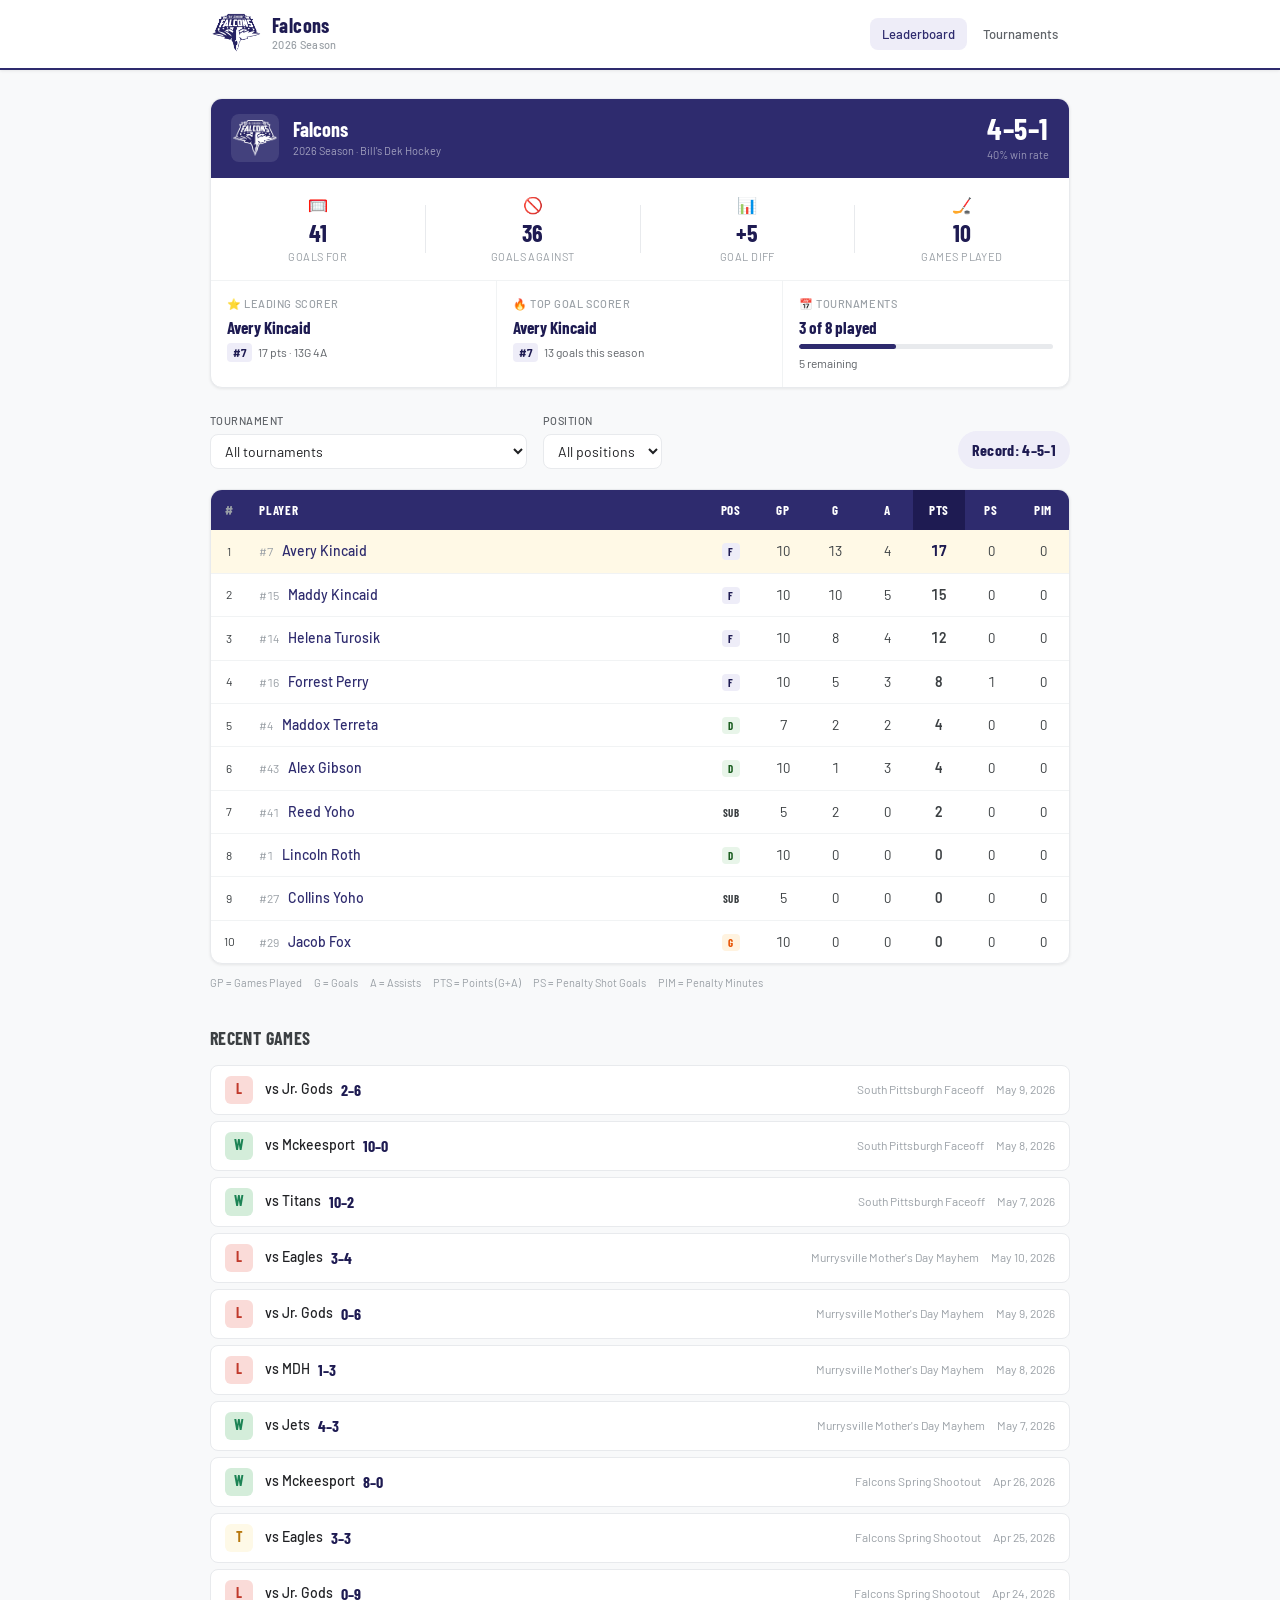
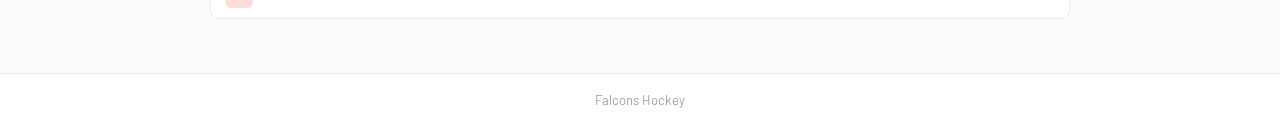
==== index.html @ 6abd2ac0 "Add files via upload" ====
<!DOCTYPE html>
<html lang="en">
<head>
<meta charset="UTF-8">
<meta name="viewport" content="width=device-width, initial-scale=1.0">
<title>Falcons Hockey — Season Stats</title>
<link rel="stylesheet" href="style.css">
</head>
<body>

<header class="site-header">
  <div class="header-inner">
    <div class="logo-block">
      <div class="logo-icon" aria-hidden="true">
        <img src="FalconsLogo.png" alt="Falcons logo" style="height:52px;width:52px;object-fit:contain;">
      </div>
      <div>
        <div class="team-name">Falcons</div>
        <div class="season-label" id="season-label">2026</div>
      </div>
    </div>
    <nav class="site-nav">
      <a href="index.html" class="nav-link active">Leaderboard</a>
      <a href="tournament.html" class="nav-link">Tournaments</a>
    </nav>
  </div>
</header>

<main class="main-content">

  <div class="summary-card" id="summary-card"></div>

  <div class="page-controls">
    <div class="control-group">
      <label class="control-label" for="tournament-filter">Tournament</label>
      <select id="tournament-filter" class="select-input">
        <option value="all">All tournaments</option>
      </select>
    </div>
    <div class="control-group">
      <label class="control-label" for="position-filter">Position</label>
      <select id="position-filter" class="select-input">
        <option value="all">All positions</option>
        <option value="F">Forwards</option>
        <option value="D">Defense</option>
        <option value="G">Goalies</option>
      </select>
    </div>
    <div class="record-badge" id="record-badge"></div>
  </div>

  <div class="table-wrap">
    <table class="stats-table" id="stats-table">
      <thead>
        <tr>
          <th class="col-rank">#</th>
          <th class="col-player">Player</th>
          <th class="col-pos">Pos</th>
          <th class="col-stat sortable active" data-col="gp" title="Games Played">GP</th>
          <th class="col-stat sortable" data-col="goals" title="Goals">G</th>
          <th class="col-stat sortable" data-col="assists" title="Assists">A</th>
          <th class="col-stat sortable active-sort" data-col="points" title="Points">PTS</th>
          <th class="col-stat sortable" data-col="ps_goals" title="Penalty Shot Goals">PS</th>
          <th class="col-stat sortable" data-col="pim" title="Penalty Minutes">PIM</th>
        </tr>
      </thead>
      <tbody id="stats-body">
        <tr><td colspan="9" class="loading-cell">Loading stats…</td></tr>
      </tbody>
    </table>
  </div>

  <div class="table-legend">
    <span>GP = Games Played</span>
    <span>G = Goals</span>
    <span>A = Assists</span>
    <span>PTS = Points (G+A)</span>
    <span>PS = Penalty Shot Goals</span>
    <span>PIM = Penalty Minutes</span>
  </div>

  <section class="game-log-section">
    <h2 class="section-title">Recent games</h2>
    <div id="game-log"></div>
  </section>

</main>

<footer class="site-footer">
  <span>Falcons Hockey</span>
</footer>

<script>
let allData = null;
let sortCol = 'points';
let sortDir = 'desc';

async function loadData() {
  try {
    const res = await fetch('data/stats.json');
    allData = await res.json();
    document.getElementById('season-label').textContent = (allData.season || '') + ' Season';
    populateTournamentFilter();
    render();
    animateCounters();
    renderSummaryCard();
    renderGameLog();
  } catch(e) {
    document.getElementById('stats-body').innerHTML =
      '<tr><td colspan="9" class="loading-cell" style="color:#c0392b">Could not load stats.json — make sure the file is in the data/ folder.</td></tr>';
  }
}

function populateTournamentFilter() {
  const sel = document.getElementById('tournament-filter');
  allData.tournaments.forEach(t => {
    const opt = document.createElement('option');
    opt.value = t.id;
    opt.textContent = t.name;
    sel.appendChild(opt);
  });
}

function getFilteredGames() {
  const tFilter = document.getElementById('tournament-filter').value;
  let games = [];
  allData.tournaments.forEach(t => {
    if (tFilter === 'all' || tFilter === t.id) {
      t.games.forEach(g => games.push({ ...g, tournamentName: t.name }));
    }
  });
  return games;
}

function calcStats(posFilter) {
  const games = getFilteredGames();
  const map = {};
  allData.players.forEach(p => {
    map[p.id] = { ...p, gp: p.gp_override || 0, goals: 0, assists: 0, ps_goals: 0, pim: 0, points: 0 };
  });
  games.forEach(g => {
    g.stats.forEach(s => {
      if (!map[s.player_id]) return;
      map[s.player_id].goals     += s.goals    || 0;
      map[s.player_id].assists   += s.assists  || 0;
      map[s.player_id].ps_goals  += s.ps_goals || 0;
      map[s.player_id].pim       += s.pim      || 0;
    });
  });
  Object.values(map).forEach(p => p.points = p.goals + p.assists);
  let rows = Object.values(map);
  if (posFilter !== 'all') rows = rows.filter(p => p.position === posFilter);
  return rows;
}

function renderSummaryCard() {
  const allGames = [];
  allData.tournaments.forEach(t => t.games.forEach(g => allGames.push({ ...g, tournamentName: t.name })));

  let w = 0, l = 0, tie = 0, gf = 0, ga = 0;
  allGames.forEach(g => {
    gf += g.falcons_score; ga += g.opponent_score;
    if (g.falcons_score > g.opponent_score) w++;
    else if (g.falcons_score < g.opponent_score) l++;
    else tie++;
  });

  const totals = {};
  allData.players.forEach(p => { totals[p.id] = { name: p.name, number: p.number, id: p.id, g: 0, a: 0 }; });
  allGames.forEach(g => g.stats.forEach(s => {
    if (!totals[s.player_id]) return;
    totals[s.player_id].g += s.goals || 0;
    totals[s.player_id].a += s.assists || 0;
  }));
  const sorted = Object.values(totals).map(p => ({ ...p, pts: p.g + p.a })).sort((a, b) => b.pts - a.pts);
  const leader   = sorted[0];
  const topGoals = [...sorted].sort((a,b) => b.g - a.g)[0];
  const topAssts = [...sorted].sort((a,b) => b.a - a.a)[0];

  const tourneysPlayed = allData.tournaments.filter(t => t.games.length > 0).length;
  const tourneysTotal  = allData.tournaments.length;
  const pct = tourneysTotal > 0 ? Math.round((tourneysPlayed / tourneysTotal) * 100) : 0;
  const winPct = (w + l + tie) > 0 ? Math.round((w / (w + l + tie)) * 100) : 0;
  const diff = gf - ga;
  const diffStr = diff > 0 ? `+${diff}` : `${diff}`;
  const diffColor = diff >= 0 ? 'var(--navy-dark)' : '#791F1F';

  document.getElementById('summary-card').innerHTML = `
    <div class="sc-card">
      <div class="sc-header">
        <div class="sc-logo-wrap">
          <img src="FalconsLogo.png" alt="Falcons" style="height:44px;width:44px;object-fit:contain;">
        </div>
        <div class="sc-header-info">
          <div class="sc-team">Falcons</div>
          <div class="sc-season">${allData.season || ''} Season · Bill's Dek Hockey</div>
        </div>
        <div class="sc-record-block">
          <div class="sc-record">${w}–${l}–${tie}</div>
          <div class="sc-record-sub">${winPct}% win rate</div>
        </div>
      </div>

      <div class="sc-stats-row">
        <div class="sc-stat">
          <div class="sc-stat-icon">🥅</div>
          <div class="sc-stat-val">${gf}</div>
          <div class="sc-stat-label">Goals for</div>
        </div>
        <div class="sc-divider"></div>
        <div class="sc-stat">
          <div class="sc-stat-icon">🚫</div>
          <div class="sc-stat-val">${ga}</div>
          <div class="sc-stat-label">Goals against</div>
        </div>
        <div class="sc-divider"></div>
        <div class="sc-stat">
          <div class="sc-stat-icon">📊</div>
          <div class="sc-stat-val" style="color:${diffColor}">${diffStr}</div>
          <div class="sc-stat-label">Goal diff</div>
        </div>
        <div class="sc-divider"></div>
        <div class="sc-stat">
          <div class="sc-stat-icon">🏒</div>
          <div class="sc-stat-val">${allGames.length}</div>
          <div class="sc-stat-label">Games played</div>
        </div>
      </div>

      <div class="sc-leaders-row">
        <a href="player.html?id=${leader?.id}" class="sc-leader-card sc-leader-link">
          <div class="sc-leader-label">⭐ Leading scorer</div>
          <div class="sc-leader-name">${leader?.name || '—'}</div>
          <div class="sc-leader-stats">
            <span class="sc-jersey">#${leader?.number}</span>
            <span>${leader?.pts || 0} pts · ${leader?.g || 0}G ${leader?.a || 0}A</span>
          </div>
        </a>
        <a href="player.html?id=${topGoals?.id}" class="sc-leader-card sc-leader-link">
          <div class="sc-leader-label">🔥 Top goal scorer</div>
          <div class="sc-leader-name">${topGoals?.name || '—'}</div>
          <div class="sc-leader-stats">
            <span class="sc-jersey">#${topGoals?.number}</span>
            <span>${topGoals?.g || 0} goals this season</span>
          </div>
        </a>
        <div class="sc-leader-card">
          <div class="sc-leader-label">📅 Tournaments</div>
          <div class="sc-leader-name">${tourneysPlayed} of ${tourneysTotal} played</div>
          <div class="sc-progress-wrap">
            <div class="sc-progress-bar" style="width:${pct}%"></div>
          </div>
          <div class="sc-leader-stats">${tourneysTotal - tourneysPlayed} remaining</div>
        </div>
      </div>
    </div>
  `;
}

function render() {
  const posFilter = document.getElementById('position-filter').value;
  let rows = calcStats(posFilter);
  rows.sort((a, b) => {
    const av = a[sortCol] ?? 0, bv = b[sortCol] ?? 0;
    if (bv !== av) return sortDir === 'desc' ? bv - av : av - bv;
    return b.points - a.points;
  });

  // Record badge
  const games = getFilteredGames();
  let w = 0, l = 0, t = 0;
  games.forEach(g => {
    if (g.falcons_score > g.opponent_score) w++;
    else if (g.falcons_score < g.opponent_score) l++;
    else t++;
  });
  document.getElementById('record-badge').textContent = `Record: ${w}–${l}–${t}`;

  const tbody = document.getElementById('stats-body');
  if (rows.length === 0) {
    tbody.innerHTML = '<tr><td colspan="9" class="loading-cell">No players found.</td></tr>';
    return;
  }
  tbody.innerHTML = rows.map((p, i) => {
    const isTop = i === 0 && p.points > 0;
    return `<tr class="${isTop ? 'row-top' : ''}">
      <td class="col-rank">${i + 1}</td>
      <td class="col-player">
        <span class="player-num">#${p.number}</span>
        <a class="player-name player-link" href="player.html?id=${p.id}">${p.name}</a>
      </td>
      <td class="col-pos"><span class="pos-badge pos-${p.position}">${p.position}</span></td>
      <td class="col-stat">${p.gp}</td>
      <td class="col-stat">${p.goals}</td>
      <td class="col-stat">${p.assists}</td>
      <td class="col-stat col-pts">${p.points}</td>
      <td class="col-stat">${p.ps_goals}</td>
      <td class="col-stat">${p.pim}</td>
    </tr>`;
  }).join('');
}

function renderGameLog() {
  const games = getFilteredGames().slice().reverse().slice(0, 10);
  const el = document.getElementById('game-log');
  if (!games.length) { el.innerHTML = '<p class="no-games">No games logged yet.</p>'; return; }
  el.innerHTML = games.map(g => {
    const result = g.falcons_score > g.opponent_score ? 'W' :
                   g.falcons_score < g.opponent_score ? 'L' : 'T';
    const cls = result === 'W' ? 'result-w' : result === 'L' ? 'result-l' : 'result-t';
    return `<div class="game-card">
      <span class="result-badge ${cls}">${result}</span>
      <div class="game-info">
        <span class="game-opponent">vs ${g.opponent}</span>
        <span class="game-score">${g.falcons_score}–${g.opponent_score}</span>
      </div>
      <span class="game-tournament">${g.tournamentName}</span>
      <span class="game-date">${formatDate(g.date)}</span>
    </div>`;
  }).join('');
}

function animateCounters() {
  const els = document.querySelectorAll('.col-stat, .col-pts');
  els.forEach(el => {
    const val = parseInt(el.textContent);
    if (isNaN(val) || val === 0) return;
    let start = 0;
    const duration = 600;
    const startTime = performance.now();
    function step(now) {
      const elapsed = now - startTime;
      const progress = Math.min(elapsed / duration, 1);
      const eased = 1 - Math.pow(1 - progress, 3);
      el.textContent = Math.round(eased * val);
      if (progress < 1) requestAnimationFrame(step);
      else el.textContent = val;
    }
    requestAnimationFrame(step);
  });
}

function formatDate(d) {
  if (!d) return '';
  const dt = new Date(d + 'T12:00:00');
  return dt.toLocaleDateString('en-US', { month: 'short', day: 'numeric', year: 'numeric' });
}

document.getElementById('tournament-filter').addEventListener('change', () => { render(); renderGameLog(); });
document.getElementById('position-filter').addEventListener('change', render);

document.querySelectorAll('.sortable').forEach(th => {
  th.addEventListener('click', () => {
    const col = th.dataset.col;
    if (sortCol === col) sortDir = sortDir === 'desc' ? 'asc' : 'desc';
    else { sortCol = col; sortDir = 'desc'; }
    document.querySelectorAll('.sortable').forEach(h => h.classList.remove('active-sort'));
    th.classList.add('active-sort');
    render();
  });
});

loadData();
</script>
</body>
</html>
---- style.css ----
@import url('https://fonts.googleapis.com/css2?family=Barlow+Condensed:wght@500;700&family=Barlow:wght@400;500&display=swap');

:root {
  --navy:       #2E2B6E;
  --navy-dark:  #1E1B52;
  --navy-mid:   #3D3A8A;
  --navy-light: #EEEDF8;
  --navy-pale:  #F5F5FB;
  --white:      #ffffff;
  --gray-50:    #F8F9FA;
  --gray-100:   #F1F3F4;
  --gray-200:   #E8EAED;
  --gray-400:   #9AA0A6;
  --gray-600:   #5F6368;
  --gray-800:   #3C4043;
  --gray-900:   #202124;
  --green:      #1B8354;
  --red:        #C0392B;
  --amber:      #B7770D;
  --radius:     8px;
  --radius-lg:  12px;
  --shadow-sm:  0 1px 3px rgba(0,0,0,0.08);
  --shadow-md:  0 2px 8px rgba(0,0,0,0.10);
}

*, *::before, *::after { box-sizing: border-box; margin: 0; padding: 0; }

body {
  font-family: 'Barlow', sans-serif;
  font-size: 15px;
  line-height: 1.6;
  color: var(--gray-900);
  background: var(--gray-50);
  min-height: 100vh;
}

/* ── Header ── */
.site-header {
  background: var(--white);
  border-bottom: 2px solid var(--navy);
  position: sticky;
  top: 0;
  z-index: 100;
  box-shadow: var(--shadow-sm);
}
.header-inner {
  max-width: 900px;
  margin: 0 auto;
  padding: 0 20px;
  display: flex;
  align-items: center;
  justify-content: space-between;
  height: 68px;
  gap: 16px;
}
.logo-block {
  display: flex;
  align-items: center;
  gap: 10px;
}
.logo-icon { display: flex; align-items: center; }
.team-name {
  font-family: 'Barlow Condensed', sans-serif;
  font-size: 20px;
  font-weight: 700;
  color: var(--navy-dark);
  letter-spacing: 0.02em;
  line-height: 1.1;
}
.season-label { font-size: 11px; color: var(--gray-400); font-weight: 500; letter-spacing: 0.03em; }

/* ── Nav ── */
.site-nav { display: flex; align-items: center; gap: 4px; }
.nav-link {
  font-size: 13px;
  font-weight: 500;
  color: var(--gray-600);
  text-decoration: none;
  padding: 6px 12px;
  border-radius: var(--radius);
  transition: background 0.15s, color 0.15s;
}
.nav-link:hover { background: var(--gray-100); color: var(--gray-900); }
.nav-link.active { color: var(--navy); background: var(--navy-light); }
.nav-entry {
  background: var(--navy);
  color: var(--white) !important;
  border-radius: 20px;
  padding: 6px 14px;
}
.nav-entry:hover { background: var(--navy-dark) !important; }
.nav-entry.active { background: var(--navy-dark); color: var(--white); }

/* ── Main ── */
.main-content {
  max-width: 900px;
  margin: 0 auto;
  padding: 28px 20px 48px;
}

/* ── Page controls ── */
.page-controls {
  display: flex;
  align-items: flex-end;
  gap: 16px;
  margin-bottom: 20px;
  flex-wrap: wrap;
}
.control-group { display: flex; flex-direction: column; gap: 4px; }
.control-label { font-size: 11px; font-weight: 500; color: var(--gray-600); letter-spacing: 0.04em; text-transform: uppercase; }
.select-input {
  font-family: 'Barlow', sans-serif;
  font-size: 14px;
  padding: 7px 10px;
  border: 1.5px solid var(--gray-200);
  border-radius: var(--radius);
  background: var(--white);
  color: var(--gray-900);
  cursor: pointer;
  outline: none;
  transition: border-color 0.15s;
}
.select-input:focus { border-color: var(--navy); }
.record-badge {
  font-family: 'Barlow Condensed', sans-serif;
  font-size: 16px;
  font-weight: 700;
  color: var(--navy-dark);
  background: var(--navy-light);
  padding: 6px 14px;
  border-radius: 20px;
  letter-spacing: 0.02em;
  margin-left: auto;
}

/* ── Stats table ── */
.table-wrap {
  overflow-x: auto;
  border-radius: var(--radius-lg);
  border: 1px solid var(--gray-200);
  background: var(--white);
  box-shadow: var(--shadow-sm);
}
.stats-table {
  width: 100%;
  border-collapse: collapse;
  font-size: 14px;
}
.stats-table thead tr {
  background: var(--navy);
  color: var(--white);
}
.stats-table th {
  padding: 10px 12px;
  font-family: 'Barlow Condensed', sans-serif;
  font-size: 13px;
  font-weight: 700;
  letter-spacing: 0.06em;
  text-transform: uppercase;
  text-align: center;
  white-space: nowrap;
  user-select: none;
}
.stats-table th.col-player { text-align: left; }
.stats-table th.sortable { cursor: pointer; }
.stats-table th.sortable:hover { background: var(--navy-mid); }
.stats-table th.active-sort { background: var(--navy-dark); }
.stats-table td {
  padding: 10px 12px;
  text-align: center;
  border-bottom: 1px solid var(--gray-100);
  color: var(--gray-800);
}
.stats-table td.col-player { text-align: left; }
.stats-table tbody tr:last-child td { border-bottom: none; }
.stats-table tbody tr:hover { background: var(--navy-pale); }
.stats-table tbody tr.row-top { background: #FFF9E6; }
.stats-table tbody tr.row-top td.col-pts { font-weight: 700; color: var(--navy-dark); }
.col-rank { width: 36px; color: var(--gray-400); font-size: 12px; }
.col-pos { width: 48px; }
.col-stat { width: 52px; font-variant-numeric: tabular-nums; }
.col-pts { font-weight: 600; color: var(--navy-dark); }
.player-num { font-size: 12px; color: var(--gray-400); margin-right: 6px; font-variant-numeric: tabular-nums; }
.player-name { font-weight: 500; }
.loading-cell { text-align: center; padding: 32px; color: var(--gray-400); font-size: 14px; }

/* ── Position badges ── */
.pos-badge {
  font-family: 'Barlow Condensed', sans-serif;
  font-size: 11px;
  font-weight: 700;
  padding: 2px 6px;
  border-radius: 4px;
  letter-spacing: 0.04em;
}
.pos-F { background: #EEEDF8; color: #1E1B52; }
.pos-D { background: #E8F5E9; color: #1B5E20; }
.pos-G { background: #FFF3E0; color: #E65100; }

/* ── Table legend ── */
.table-legend {
  display: flex;
  gap: 12px;
  flex-wrap: wrap;
  margin-top: 10px;
  font-size: 11px;
  color: var(--gray-400);
}

/* ── Game log ── */
.section-title {
  font-family: 'Barlow Condensed', sans-serif;
  font-size: 18px;
  font-weight: 700;
  color: var(--gray-800);
  letter-spacing: 0.02em;
  margin: 32px 0 12px;
  text-transform: uppercase;
}
.game-card {
  display: flex;
  align-items: center;
  gap: 12px;
  padding: 10px 14px;
  background: var(--white);
  border: 1px solid var(--gray-200);
  border-radius: var(--radius);
  margin-bottom: 6px;
  font-size: 14px;
}
.result-badge {
  font-family: 'Barlow Condensed', sans-serif;
  font-size: 14px;
  font-weight: 700;
  width: 28px;
  height: 28px;
  border-radius: 6px;
  display: flex;
  align-items: center;
  justify-content: center;
  flex-shrink: 0;
}
.result-w { background: #D4EDDA; color: var(--green); }
.result-l { background: #FADBD8; color: var(--red); }
.result-t { background: #FEF9E7; color: var(--amber); }
.game-info { display: flex; align-items: center; gap: 8px; flex: 1; }
.game-opponent { font-weight: 500; }
.game-score {
  font-family: 'Barlow Condensed', sans-serif;
  font-size: 16px;
  font-weight: 700;
  color: var(--navy-dark);
}
.game-tournament { font-size: 12px; color: var(--gray-400); margin-left: auto; }
.game-date { font-size: 12px; color: var(--gray-400); white-space: nowrap; }
.no-games { color: var(--gray-400); font-size: 14px; padding: 16px 0; }

/* ── Tournament page ── */
.tournament-section {
  background: var(--white);
  border: 1px solid var(--gray-200);
  border-radius: var(--radius-lg);
  padding: 20px 20px 24px;
  margin-bottom: 24px;
  box-shadow: var(--shadow-sm);
}
.tournament-header {
  display: flex;
  align-items: flex-start;
  justify-content: space-between;
  gap: 16px;
  margin-bottom: 16px;
  flex-wrap: wrap;
}
.tournament-name {
  font-family: 'Barlow Condensed', sans-serif;
  font-size: 22px;
  font-weight: 700;
  color: var(--navy-dark);
  letter-spacing: 0.02em;
}
.tournament-meta { font-size: 13px; color: var(--gray-400); margin-top: 2px; }
.tournament-record { display: flex; align-items: center; gap: 10px; }
.record-pill {
  font-family: 'Barlow Condensed', sans-serif;
  font-size: 18px;
  font-weight: 700;
  color: var(--navy-dark);
  background: var(--navy-light);
  padding: 4px 14px;
  border-radius: 20px;
}
.gf-ga { font-size: 13px; color: var(--gray-600); }
.subsection-title {
  font-family: 'Barlow Condensed', sans-serif;
  font-size: 13px;
  font-weight: 700;
  letter-spacing: 0.08em;
  text-transform: uppercase;
  color: var(--gray-400);
  margin: 20px 0 8px;
}
.game-log-mini .game-card { background: var(--gray-50); }

/* ── Game entry form ── */
.entry-layout { display: grid; grid-template-columns: 1fr 1fr; gap: 24px; align-items: start; }
@media (max-width: 700px) { .entry-layout { grid-template-columns: 1fr; } }

.form-card, .output-card, .how-it-works-card {
  background: var(--white);
  border: 1px solid var(--gray-200);
  border-radius: var(--radius-lg);
  padding: 20px;
  margin-bottom: 16px;
  box-shadow: var(--shadow-sm);
}
.form-section-title {
  font-family: 'Barlow Condensed', sans-serif;
  font-size: 17px;
  font-weight: 700;
  color: var(--gray-800);
  letter-spacing: 0.02em;
  margin-bottom: 16px;
  text-transform: uppercase;
}
.form-row { margin-bottom: 14px; }
.form-label { display: block; font-size: 12px; font-weight: 500; color: var(--gray-600); margin-bottom: 5px; text-transform: uppercase; letter-spacing: 0.04em; }
.text-input {
  font-family: 'Barlow', sans-serif;
  font-size: 14px;
  padding: 8px 10px;
  border: 1.5px solid var(--gray-200);
  border-radius: var(--radius);
  width: 100%;
  outline: none;
  transition: border-color 0.15s;
  background: var(--white);
  color: var(--gray-900);
}
.text-input:focus { border-color: var(--navy); }
.score-row { display: flex; align-items: flex-end; gap: 12px; }
.score-row > div { flex: 1; }
.score-divider { font-family: 'Barlow Condensed', sans-serif; font-size: 22px; font-weight: 700; color: var(--gray-400); padding-bottom: 6px; }
.score-input {
  font-family: 'Barlow Condensed', sans-serif;
  font-size: 28px;
  font-weight: 700;
  padding: 6px 10px;
  border: 1.5px solid var(--gray-200);
  border-radius: var(--radius);
  width: 100%;
  text-align: center;
  color: var(--navy-dark);
  outline: none;
  background: var(--white);
}
.score-input:focus { border-color: var(--navy); }

.player-stats-header {
  display: flex;
  align-items: center;
  gap: 8px;
  padding: 6px 0;
  border-bottom: 1px solid var(--gray-200);
  margin-bottom: 6px;
  font-size: 11px;
  font-weight: 700;
  letter-spacing: 0.06em;
  text-transform: uppercase;
  color: var(--gray-400);
}
.ps-col-player { flex: 1; }
.ps-col-num { width: 44px; text-align: center; }
.player-stat-row {
  display: flex;
  align-items: center;
  gap: 8px;
  padding: 5px 0;
  border-bottom: 1px solid var(--gray-100);
}
.player-stat-row:last-child { border-bottom: none; }
.player-stat-row .ps-col-player { flex: 1; font-size: 13px; }
.stat-mini {
  width: 44px;
  font-family: 'Barlow Condensed', sans-serif;
  font-size: 16px;
  font-weight: 700;
  text-align: center;
  padding: 4px 4px;
  border: 1.5px solid var(--gray-200);
  border-radius: 6px;
  color: var(--navy-dark);
  background: var(--white);
  outline: none;
}
.stat-mini:focus { border-color: var(--navy); }

.generate-btn {
  display: block;
  width: 100%;
  padding: 13px;
  background: var(--navy);
  color: var(--white);
  font-family: 'Barlow Condensed', sans-serif;
  font-size: 17px;
  font-weight: 700;
  letter-spacing: 0.05em;
  text-transform: uppercase;
  border: none;
  border-radius: var(--radius);
  cursor: pointer;
  transition: background 0.15s;
}
.generate-btn:hover { background: var(--navy-dark); }

.output-header { display: flex; align-items: center; justify-content: space-between; margin-bottom: 12px; }
.output-title { font-family: 'Barlow Condensed', sans-serif; font-size: 16px; font-weight: 700; color: var(--gray-800); text-transform: uppercase; letter-spacing: 0.02em; }
.copy-btn {
  font-family: 'Barlow', sans-serif;
  font-size: 13px;
  font-weight: 500;
  padding: 5px 14px;
  background: var(--navy-light);
  color: var(--navy-dark);
  border: 1px solid var(--navy);
  border-radius: 20px;
  cursor: pointer;
  transition: background 0.15s;
}
.copy-btn:hover { background: var(--navy); color: var(--white); }

.output-instructions {
  font-size: 13px;
  color: var(--gray-600);
  background: var(--gray-50);
  border-radius: var(--radius);
  padding: 12px 14px;
  margin-bottom: 12px;
  line-height: 1.7;
}
.output-instructions ol { padding-left: 18px; margin-top: 6px; }
.output-instructions strong { color: var(--gray-800); }
.output-instructions code { font-family: monospace; font-size: 12px; background: var(--gray-200); padding: 1px 4px; border-radius: 3px; }
.output-pre {
  font-family: monospace;
  font-size: 12px;
  color: var(--gray-800);
  background: var(--gray-50);
  border: 1px solid var(--gray-200);
  border-radius: var(--radius);
  padding: 12px 14px;
  overflow-x: auto;
  white-space: pre;
  line-height: 1.6;
}
.how-it-works-card { font-size: 13px; color: var(--gray-600); line-height: 1.7; }
.how-it-works-card p { margin-bottom: 10px; }
.how-it-works-card code { font-family: monospace; font-size: 12px; background: var(--gray-100); padding: 1px 4px; border-radius: 3px; color: var(--gray-800); }

/* ── Footer ── */
.site-footer {
  border-top: 1px solid var(--gray-200);
  background: var(--white);
  padding: 16px 20px;
  display: flex;
  align-items: center;
  justify-content: center;
  gap: 10px;
  font-size: 13px;
  color: var(--gray-400);
}
.site-footer a { color: var(--navy); text-decoration: none; }
.site-footer a:hover { text-decoration: underline; }

.tournament-result-badge {
  font-family: 'Barlow Condensed', sans-serif;
  font-size: 12px;
  font-weight: 700;
  letter-spacing: 0.06em;
  text-transform: uppercase;
  padding: 3px 10px;
  border-radius: 20px;
  white-space: nowrap;
}
.badge-champion {
  background: #E9F7EF;
  color: #1B6B3A;
  border: 1px solid #A9DFBF;
}
.badge-finalist {
  background: #E9F7EF;
  color: #1B6B3A;
  border: 1px solid #A9DFBF;
}

/* ── Season summary card ── */
.summary-card { margin-bottom: 24px; }
.sc-card {
  background: var(--white);
  border: 1px solid var(--gray-200);
  border-radius: var(--radius-lg);
  overflow: hidden;
  box-shadow: var(--shadow-sm);
}
.sc-header {
  background: var(--navy);
  padding: 14px 20px;
  display: flex;
  align-items: center;
  gap: 14px;
  flex-wrap: wrap;
}
.sc-logo-wrap {
  width: 48px; height: 48px;
  background: rgba(255,255,255,0.1);
  border-radius: var(--radius);
  display: flex; align-items: center; justify-content: center;
  flex-shrink: 0;
}
.sc-header-info { flex: 1; min-width: 120px; }
.sc-team {
  font-family: 'Barlow Condensed', sans-serif;
  font-size: 20px; font-weight: 700;
  color: var(--white); line-height: 1.1;
}
.sc-season { font-size: 11px; color: rgba(255,255,255,0.55); margin-top: 2px; }
.sc-record-block { text-align: right; }
.sc-record {
  font-family: 'Barlow Condensed', sans-serif;
  font-size: 30px; font-weight: 700;
  color: var(--white); line-height: 1;
  letter-spacing: 0.02em;
}
.sc-record-sub { font-size: 11px; color: rgba(255,255,255,0.5); margin-top: 3px; }
.sc-stats-row {
  display: flex;
  align-items: center;
  border-bottom: 1px solid var(--gray-100);
}
.sc-stat {
  flex: 1;
  padding: 14px 10px;
  text-align: center;
}
.sc-stat-icon { font-size: 16px; margin-bottom: 4px; }
.sc-stat-val {
  font-family: 'Barlow Condensed', sans-serif;
  font-size: 24px; font-weight: 700;
  color: var(--navy-dark); line-height: 1;
}
.sc-stat-label { font-size: 11px; color: var(--gray-400); margin-top: 3px; text-transform: uppercase; letter-spacing: 0.04em; }
.sc-divider { width: 1px; height: 48px; background: var(--gray-200); flex-shrink: 0; }
.sc-leaders-row {
  display: grid;
  grid-template-columns: 1fr 1fr 1fr;
  gap: 0;
}
.sc-leader-card {
  padding: 14px 16px;
  border-right: 1px solid var(--gray-100);
}
.sc-leader-card:last-child { border-right: none; }
.sc-leader-link {
  display: block;
  text-decoration: none;
  transition: background 0.15s;
}
.sc-leader-link:hover { background: var(--navy-pale); }
.sc-leader-label {
  font-size: 11px; font-weight: 500;
  color: var(--gray-400);
  text-transform: uppercase; letter-spacing: 0.05em;
  margin-bottom: 5px;
}
.sc-leader-name {
  font-family: 'Barlow Condensed', sans-serif;
  font-size: 17px; font-weight: 700;
  color: var(--navy-dark); line-height: 1.2;
  margin-bottom: 5px;
}
.sc-leader-stats { display: flex; align-items: center; gap: 6px; font-size: 12px; color: var(--gray-600); }
.sc-jersey {
  background: var(--navy-light); color: var(--navy-dark);
  font-size: 11px; font-weight: 700;
  padding: 1px 6px; border-radius: 4px;
}
.sc-progress-wrap {
  height: 5px; background: var(--gray-200);
  border-radius: 99px; overflow: hidden;
  margin: 6px 0 5px;
}
.sc-progress-bar {
  height: 100%; background: var(--navy);
  border-radius: 99px;
  transition: width 0.4s ease;
}
@media (max-width: 600px) {
  .sc-leaders-row { grid-template-columns: 1fr; }
  .sc-leader-card { border-right: none; border-bottom: 1px solid var(--gray-100); }
  .sc-leader-card:last-child { border-bottom: none; }
  .sc-stats-row { flex-wrap: wrap; }
  .sc-stat { min-width: 50%; }
  .sc-divider { display: none; }
}

/* ── Player link ── */
.player-link {
  color: var(--navy);
  text-decoration: none;
  font-weight: 500;
}
.player-link:hover { text-decoration: underline; }

/* ── Back link ── */
.back-link {
  display: inline-block;
  font-size: 13px;
  color: var(--navy);
  text-decoration: none;
  margin-bottom: 20px;
  font-weight: 500;
}
.back-link:hover { text-decoration: underline; }

/* ── Player profile ── */
.profile-hero {
  display: flex;
  gap: 24px;
  align-items: flex-start;
  background: var(--white);
  border: 1px solid var(--gray-200);
  border-radius: var(--radius-lg);
  padding: 24px;
  box-shadow: var(--shadow-sm);
  margin-bottom: 8px;
  flex-wrap: wrap;
}
.profile-jersey {
  width: 90px;
  height: 90px;
  background: var(--navy);
  border-radius: var(--radius-lg);
  display: flex;
  flex-direction: column;
  align-items: center;
  justify-content: center;
  flex-shrink: 0;
}
.jersey-number {
  font-family: 'Barlow Condensed', sans-serif;
  font-size: 42px;
  font-weight: 700;
  color: var(--white);
  line-height: 1;
}
.jersey-label {
  font-family: 'Barlow Condensed', sans-serif;
  font-size: 10px;
  font-weight: 700;
  color: rgba(255,255,255,0.7);
  letter-spacing: 0.12em;
  margin-top: 2px;
}
.profile-info { flex: 1; min-width: 200px; }
.profile-name {
  font-family: 'Barlow Condensed', sans-serif;
  font-size: 28px;
  font-weight: 700;
  color: var(--gray-900);
  letter-spacing: 0.02em;
  line-height: 1.1;
  margin-bottom: 8px;
}
.profile-meta { display: flex; align-items: center; gap: 12px; margin-bottom: 14px; }
.profile-rank { font-size: 13px; color: var(--gray-600); }
.profile-rank strong { color: var(--navy-dark); }
.profile-stat-pills { display: flex; gap: 10px; flex-wrap: wrap; margin-bottom: 10px; }
.stat-pill {
  display: flex;
  flex-direction: column;
  align-items: center;
  background: var(--gray-100);
  border-radius: var(--radius);
  padding: 8px 14px;
  min-width: 52px;
}
.stat-pill-blue { background: var(--navy-light); }
.stat-pill-dark { background: var(--navy); }
.stat-pill-dark .stat-pill-val { color: var(--white); }
.stat-pill-dark .stat-pill-label { color: rgba(255,255,255,0.75); }
.stat-pill-val {
  font-family: 'Barlow Condensed', sans-serif;
  font-size: 24px;
  font-weight: 700;
  color: var(--navy-dark);
  line-height: 1;
}
.stat-pill-label {
  font-size: 10px;
  font-weight: 700;
  letter-spacing: 0.08em;
  text-transform: uppercase;
  color: var(--gray-400);
  margin-top: 3px;
}
.profile-rates {
  display: flex;
  gap: 16px;
  font-size: 12px;
  color: var(--gray-400);
  flex-wrap: wrap;
}

/* ── Responsive ── */
@media (max-width: 600px) {
  .page-controls { gap: 10px; }
  .record-badge { margin-left: 0; }
  .header-inner { height: auto; padding: 10px 16px; flex-wrap: wrap; }
  .site-nav { gap: 2px; flex-wrap: wrap; }
  .nav-link { padding: 5px 8px; font-size: 12px; }
  .main-content { padding: 16px 12px 40px; }
  .stats-table { font-size: 13px; }
  .stats-table td, .stats-table th { padding: 8px 8px; }
}

/* ── Tournament card grid (tournament.html) ── */
.tournament-card-grid {
  display: grid;
  grid-template-columns: repeat(auto-fill, minmax(280px, 1fr));
  gap: 16px;
  margin-bottom: 8px;
}
.tc-card {
  display: block;
  text-decoration: none;
  background: var(--white);
  border: 1px solid var(--gray-200);
  border-radius: var(--radius-lg);
  overflow: hidden;
  box-shadow: var(--shadow-sm);
  transition: box-shadow 0.15s, transform 0.15s;
}
.tc-card:hover {
  box-shadow: var(--shadow-md);
  transform: translateY(-2px);
}
.tc-header {
  padding: 16px 16px 10px;
  border-bottom: 1px solid var(--gray-100);
}
.tc-name-row { display: flex; align-items: flex-start; gap: 8px; flex-wrap: wrap; margin-bottom: 4px; }
.tc-name {
  font-family: 'Barlow Condensed', sans-serif;
  font-size: 17px; font-weight: 700;
  color: var(--navy-dark);
  line-height: 1.2;
  flex: 1;
}
.tc-meta { font-size: 12px; color: var(--gray-400); }
.tc-stats {
  display: grid;
  grid-template-columns: repeat(4, 1fr);
  border-bottom: 1px solid var(--gray-100);
}
.tc-stat-block { padding: 12px 8px; text-align: center; }
.tc-stat-val {
  font-family: 'Barlow Condensed', sans-serif;
  font-size: 18px; font-weight: 700;
  color: var(--navy-dark); line-height: 1;
}
.tc-stat-label { font-size: 10px; color: var(--gray-400); margin-top: 3px; text-transform: uppercase; letter-spacing: 0.04em; }
.tc-upcoming { padding: 14px 16px; border-bottom: 1px solid var(--gray-100); }
.tc-upcoming-badge {
  font-size: 12px; font-weight: 500;
  background: var(--gray-100); color: var(--gray-600);
  padding: 3px 10px; border-radius: 20px;
  display: inline-block;
}
.tc-footer { padding: 10px 16px; }
.tc-view { font-size: 13px; color: var(--navy); font-weight: 500; }

/* ── Tournament detail hero ── */
.td-hero {
  display: flex;
  align-items: flex-start;
  justify-content: space-between;
  gap: 16px;
  background: var(--white);
  border: 1px solid var(--gray-200);
  border-radius: var(--radius-lg);
  padding: 20px 24px;
  margin-bottom: 28px;
  box-shadow: var(--shadow-sm);
  flex-wrap: wrap;
}
.td-title-row { display: flex; align-items: center; gap: 10px; flex-wrap: wrap; margin-bottom: 6px; }
.td-name {
  font-family: 'Barlow Condensed', sans-serif;
  font-size: 26px; font-weight: 700;
  color: var(--navy-dark); line-height: 1.1;
}
.td-meta { font-size: 13px; color: var(--gray-400); }
.td-record-block { text-align: right; flex-shrink: 0; }
.td-record {
  font-family: 'Barlow Condensed', sans-serif;
  font-size: 28px; font-weight: 700;
  color: var(--navy-dark); line-height: 1;
}
.td-record-sub { font-size: 12px; color: var(--gray-400); margin-top: 3px; }
.td-upcoming-badge {
  font-family: 'Barlow Condensed', sans-serif;
  font-size: 15px; font-weight: 700;
  background: var(--gray-100); color: var(--gray-600);
  padding: 6px 16px; border-radius: 20px;
  letter-spacing: 0.04em;
}

/* ── Upcoming placeholder ── */
.upcoming-card {
  background: var(--gray-50);
  border: 1px dashed var(--gray-200);
  border-radius: var(--radius-lg);
  padding: 32px 24px;
  text-align: center;
  margin-bottom: 8px;
}
.upcoming-icon { font-size: 28px; margin-bottom: 8px; }
.upcoming-text { font-size: 14px; color: var(--gray-600); }


.ph-layout { display: grid; grid-template-columns: 1fr 1fr; gap: 24px; align-items: start; }
@media (max-width: 700px) { .ph-layout { grid-template-columns: 1fr; } }
.ph-col { display: flex; flex-direction: column; gap: 0; }
.ph-textarea {
  font-family: monospace;
  font-size: 13px;
  width: 100%;
  padding: 10px 12px;
  border: 1.5px solid var(--gray-200);
  border-radius: var(--radius);
  resize: vertical;
  outline: none;
  color: var(--gray-900);
  background: var(--white);
  line-height: 1.6;
  transition: border-color 0.15s;
}
.ph-textarea:focus { border-color: var(--navy); }
.ph-output-card {
  background: var(--white);
  border: 1px solid var(--gray-200);
  border-radius: var(--radius-lg);
  padding: 20px;
  margin-bottom: 16px;
  box-shadow: var(--shadow-sm);
}
.ph-preview { margin-top: 16px; }
.ph-preview-label {
  font-size: 12px; font-weight: 500;
  color: var(--gray-600);
  text-transform: uppercase; letter-spacing: 0.05em;
  margin-bottom: 10px;
}
.ph-preview-grid {
  display: grid;
  grid-template-columns: repeat(auto-fill, minmax(120px, 1fr));
  gap: 8px;
}
.ph-preview-cell {
  background: var(--gray-50);
  border: 1px solid var(--gray-200);
  border-radius: var(--radius);
  padding: 10px 8px;
  text-align: center;
}
.ph-preview-icon { font-size: 20px; margin-bottom: 4px; }
.ph-preview-name {
  font-family: monospace;
  font-size: 11px;
  color: var(--gray-600);
  word-break: break-all;
  line-height: 1.4;
}

/* ── Share button ── */
.share-btn {
  display: inline-flex;
  align-items: center;
  gap: 6px;
  margin-top: 14px;
  padding: 8px 18px;
  background: var(--navy);
  color: var(--white);
  font-family: 'Barlow', sans-serif;
  font-size: 14px;
  font-weight: 500;
  border: none;
  border-radius: 20px;
  cursor: pointer;
  transition: background 0.15s, transform 0.1s;
}
.share-btn:hover { background: var(--navy-dark); transform: scale(1.03); }
.share-btn:active { transform: scale(0.97); }

/* ── Badge confetti shimmer ── */
.badge-champion, .badge-finalist {
  position: relative;
  overflow: hidden;
}
.badge-champion::after, .badge-finalist::after {
  content: '';
  position: absolute;
  inset: 0;
  background: linear-gradient(105deg, transparent 40%, rgba(255,255,255,0.45) 50%, transparent 60%);
  background-size: 200% 100%;
  animation: badge-shimmer 2.5s ease-in-out infinite;
}
@keyframes badge-shimmer {
  0%   { background-position: 200% 0; }
  100% { background-position: -200% 0; }
}

/* ── Counter animation rows ── */
.stats-table tbody tr {
  animation: row-fade-in 0.3s ease both;
}
.stats-table tbody tr:nth-child(1) { animation-delay: 0.03s; }
.stats-table tbody tr:nth-child(2) { animation-delay: 0.06s; }
.stats-table tbody tr:nth-child(3) { animation-delay: 0.09s; }
.stats-table tbody tr:nth-child(4) { animation-delay: 0.12s; }
.stats-table tbody tr:nth-child(5) { animation-delay: 0.15s; }
.stats-table tbody tr:nth-child(6) { animation-delay: 0.18s; }
.stats-table tbody tr:nth-child(7) { animation-delay: 0.21s; }
.stats-table tbody tr:nth-child(8) { animation-delay: 0.24s; }
.stats-table tbody tr:nth-child(9) { animation-delay: 0.27s; }
.stats-table tbody tr:nth-child(10) { animation-delay: 0.30s; }
@keyframes row-fade-in {
  from { opacity: 0; transform: translateY(6px); }
  to   { opacity: 1; transform: translateY(0); }
}
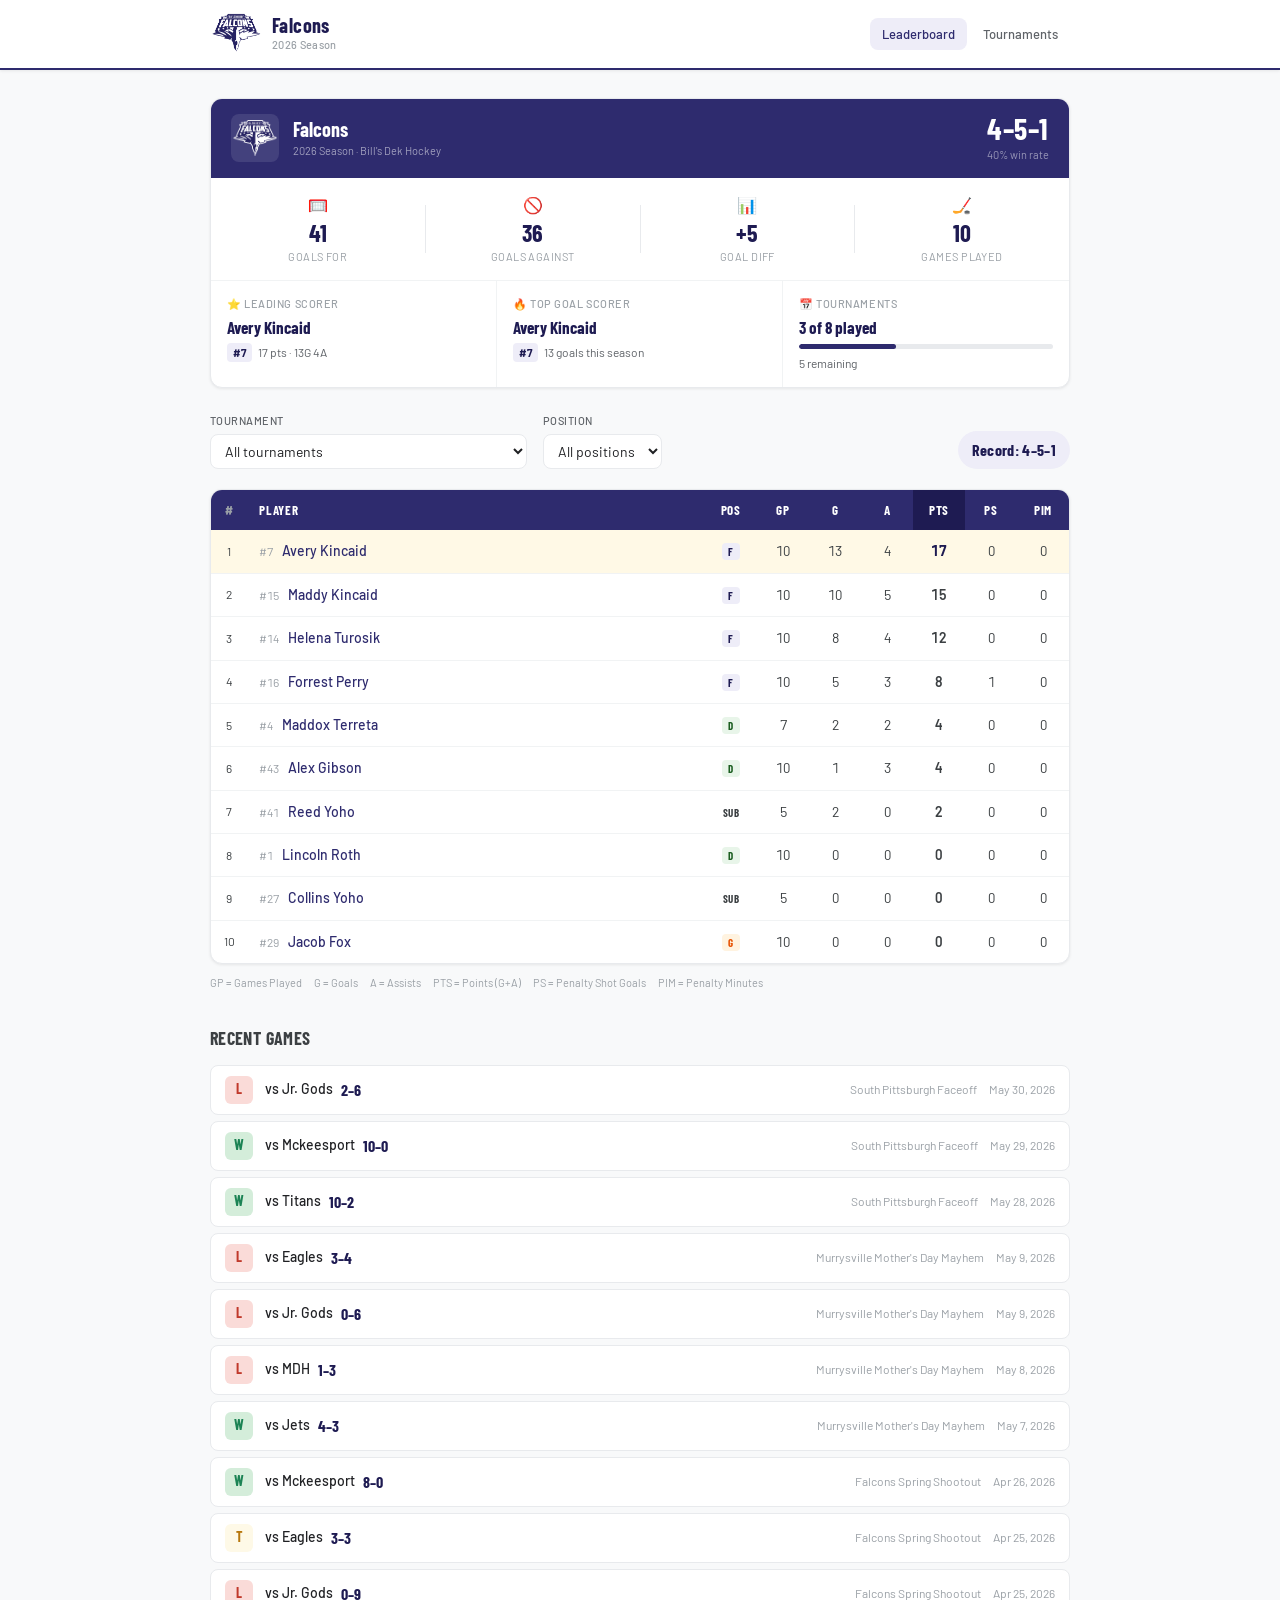
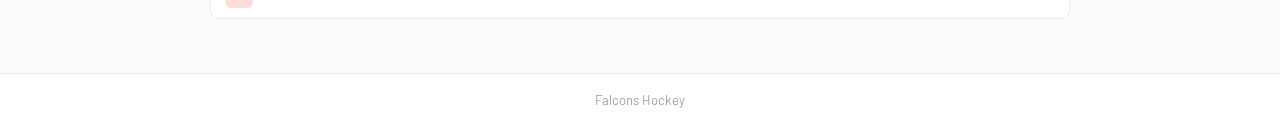
==== commit 4a4cdf74: "Add files via upload" ====
--- a/index.html
+++ b/index.html
@@ -5,6 +5,7 @@
 <meta name="viewport" content="width=device-width, initial-scale=1.0">
 <title>Falcons Hockey — Season Stats</title>
 <link rel="stylesheet" href="style.css">
+  <script data-goatcounter="https://kincaidmade.goatcounter.com/count" async src="//gc.zgo.at/count.js"></script>
 </head>
 <body>
 
--- a/style.css
+++ b/style.css
@@ -938,3 +938,43 @@
   from { opacity: 0; transform: translateY(6px); }
   to   { opacity: 1; transform: translateY(0); }
 }
+
+/* ── Hockey card preview ── */
+.hc-preview-wrap {
+  display: flex;
+  flex-direction: column;
+  align-items: center;
+  margin-bottom: 32px;
+}
+.hc-preview-canvas {
+  border-radius: 12px;
+  box-shadow: 0 8px 32px rgba(30,27,82,0.35), 0 2px 8px rgba(0,0,0,0.15);
+  display: block;
+  max-width: 100%;
+  transition: transform 0.2s, box-shadow 0.2s;
+}
+.hc-preview-canvas:hover {
+  transform: translateY(-3px) scale(1.01);
+  box-shadow: 0 16px 48px rgba(30,27,82,0.4), 0 4px 12px rgba(0,0,0,0.2);
+}
+.hc-preview-hint {
+  font-size: 12px;
+  color: var(--gray-400);
+  margin-top: 10px;
+  text-align: center;
+}
+
+/* ── Tournament countdown ── */
+.tc-countdown {
+  font-size: 11px;
+  font-weight: 600;
+  color: var(--navy);
+  background: var(--navy-light);
+  padding: 1px 7px;
+  border-radius: 10px;
+  white-space: nowrap;
+}
+.tc-countdown-today {
+  background: #E9F7EF;
+  color: #1B6B3A;
+}
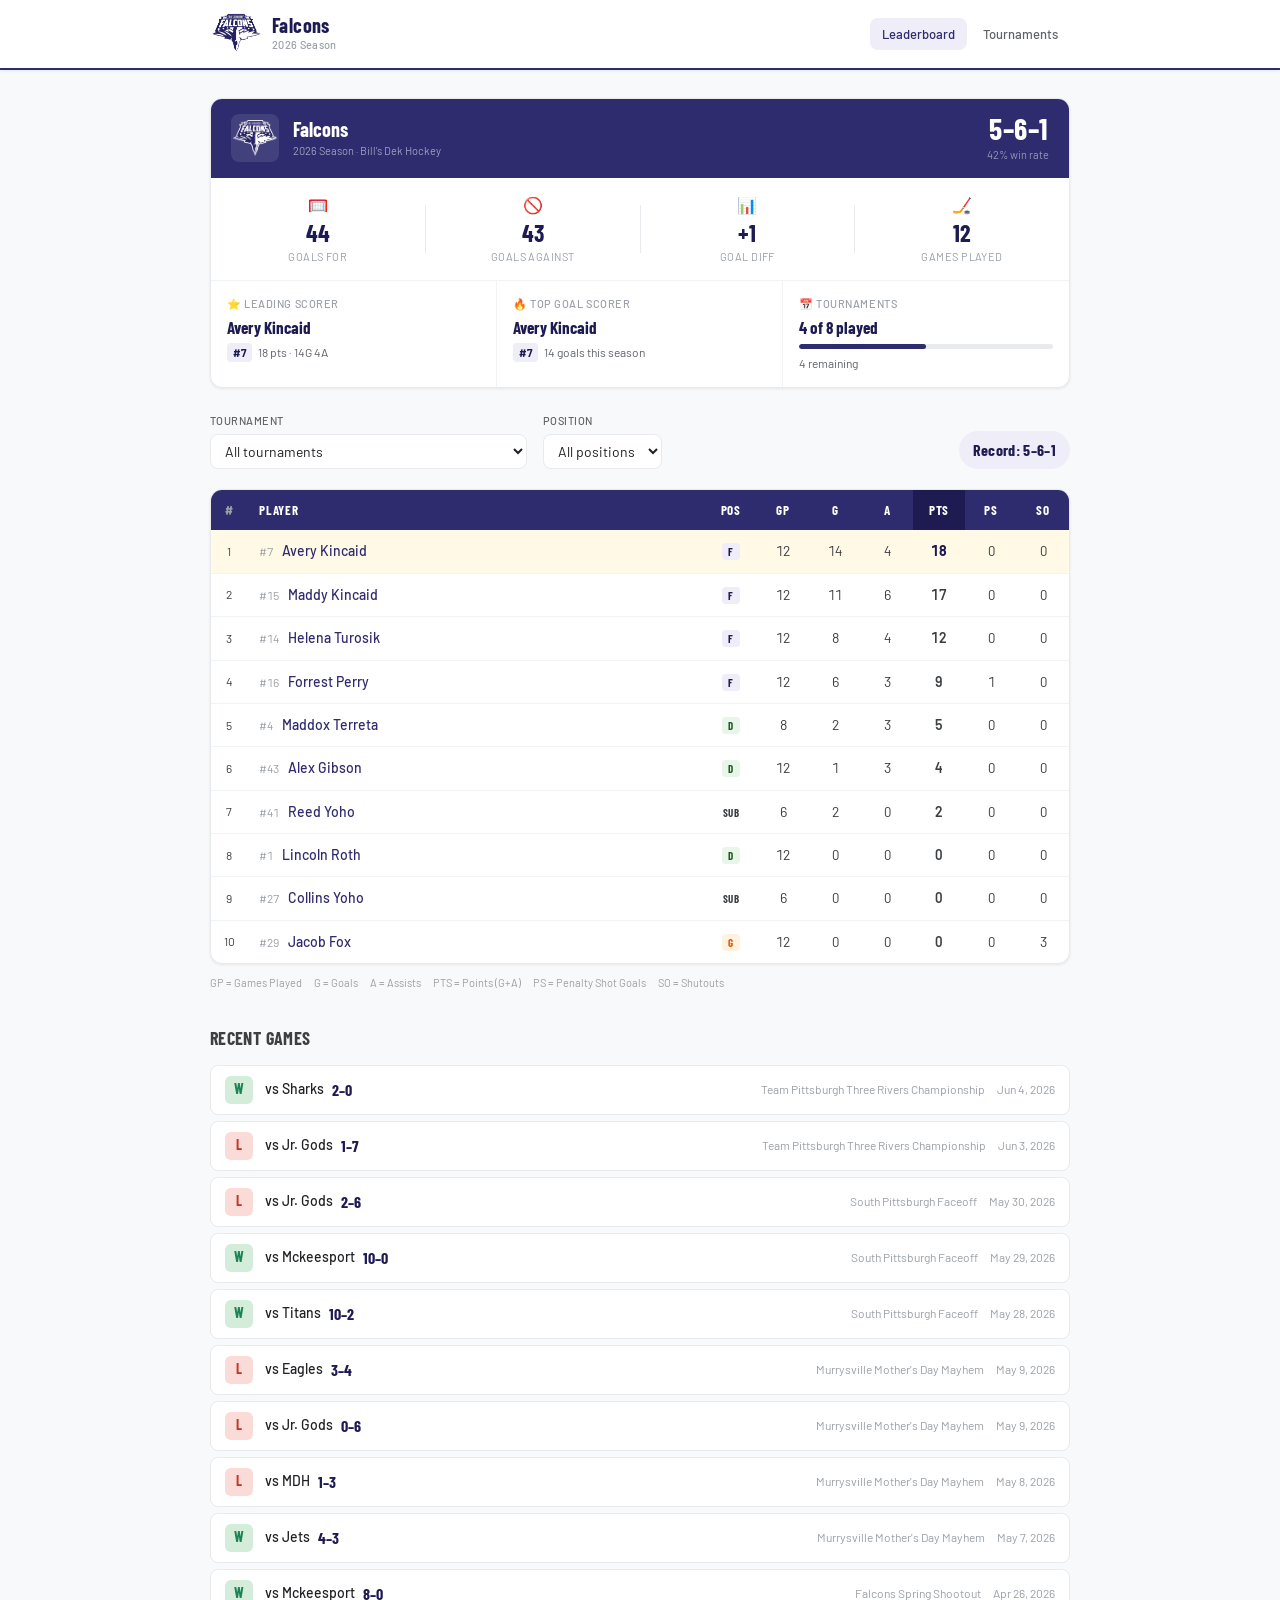
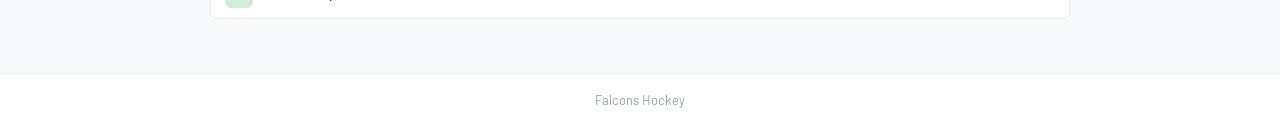
==== commit 2a3d1e35: "Add files via upload" ====
--- a/index.html
+++ b/index.html
@@ -62,7 +62,7 @@
           <th class="col-stat sortable" data-col="assists" title="Assists">A</th>
           <th class="col-stat sortable active-sort" data-col="points" title="Points">PTS</th>
           <th class="col-stat sortable" data-col="ps_goals" title="Penalty Shot Goals">PS</th>
-          <th class="col-stat sortable" data-col="pim" title="Penalty Minutes">PIM</th>
+          <th class="col-stat sortable" data-col="shutouts" title="Shutouts">SO</th>
         </tr>
       </thead>
       <tbody id="stats-body">
@@ -77,7 +77,7 @@
     <span>A = Assists</span>
     <span>PTS = Points (G+A)</span>
     <span>PS = Penalty Shot Goals</span>
-    <span>PIM = Penalty Minutes</span>
+    <span>SO = Shutouts</span>
   </div>
 
   <section class="game-log-section">
@@ -137,7 +137,7 @@
   const games = getFilteredGames();
   const map = {};
   allData.players.forEach(p => {
-    map[p.id] = { ...p, gp: p.gp_override || 0, goals: 0, assists: 0, ps_goals: 0, pim: 0, points: 0 };
+    map[p.id] = { ...p, gp: p.gp_override || 0, goals: 0, assists: 0, ps_goals: 0, pim: 0, shutouts: 0, points: 0 };
   });
   games.forEach(g => {
     g.stats.forEach(s => {
@@ -146,6 +146,7 @@
       map[s.player_id].assists   += s.assists  || 0;
       map[s.player_id].ps_goals  += s.ps_goals || 0;
       map[s.player_id].pim       += s.pim      || 0;
+      map[s.player_id].shutouts  += s.shutout  || 0;
     });
   });
   Object.values(map).forEach(p => p.points = p.goals + p.assists);
@@ -296,7 +297,7 @@
       <td class="col-stat">${p.assists}</td>
       <td class="col-stat col-pts">${p.points}</td>
       <td class="col-stat">${p.ps_goals}</td>
-      <td class="col-stat">${p.pim}</td>
+      <td class="col-stat">${p.shutouts || 0}</td>
     </tr>`;
   }).join('');
 }
--- a/style.css
+++ b/style.css
@@ -978,3 +978,21 @@
   background: #E9F7EF;
   color: #1B6B3A;
 }
+
+/* ── Sheet link button ── */
+.sheet-link-btn {
+  display: inline-flex;
+  align-items: center;
+  gap: 6px;
+  margin-top: 10px;
+  padding: 8px 16px;
+  background: var(--navy-light);
+  color: var(--navy-dark);
+  font-size: 13px;
+  font-weight: 500;
+  border: 1px solid var(--navy);
+  border-radius: 20px;
+  text-decoration: none;
+  transition: background 0.15s;
+}
+.sheet-link-btn:hover { background: var(--navy); color: var(--white); }
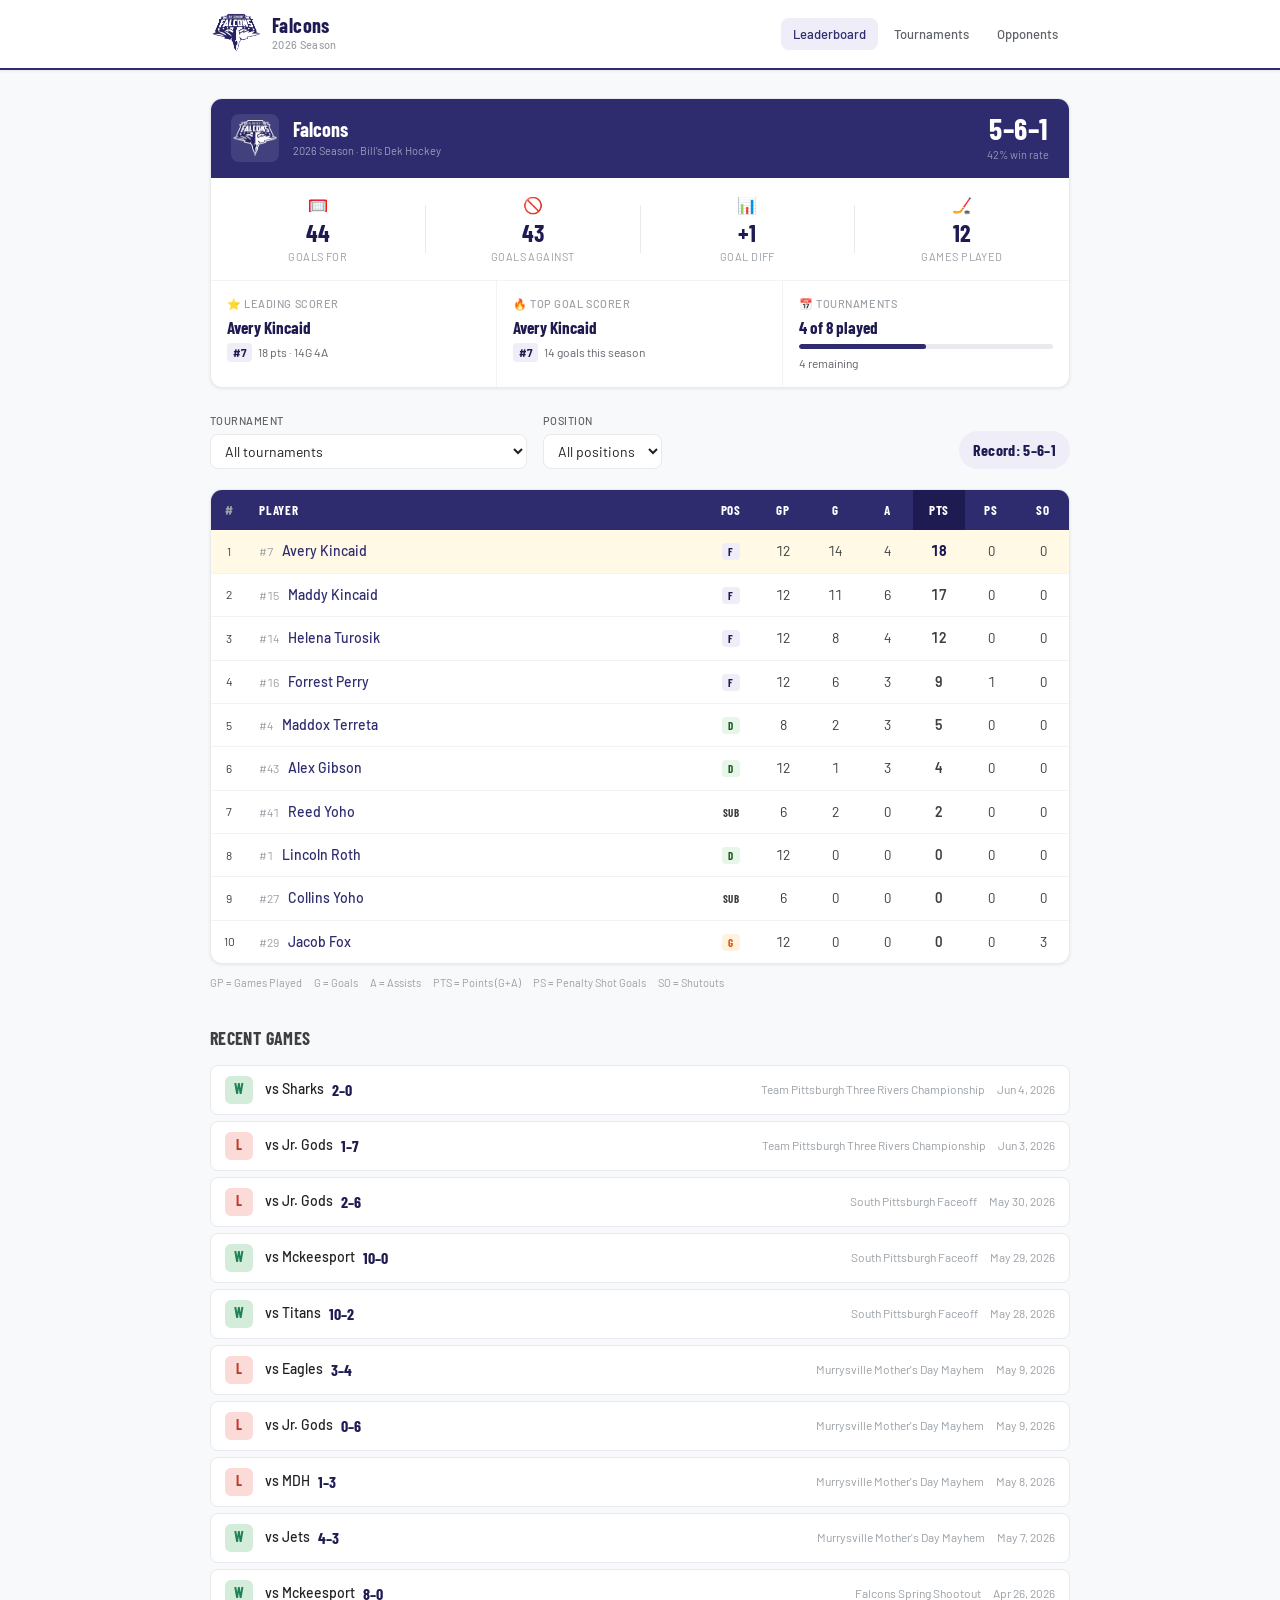
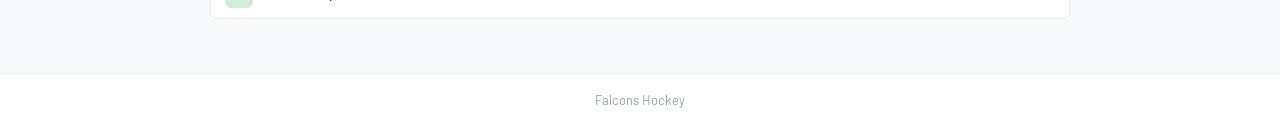
==== commit 3190792f: "Add files via upload" ====
--- a/index.html
+++ b/index.html
@@ -23,6 +23,7 @@
     <nav class="site-nav">
       <a href="index.html" class="nav-link active">Leaderboard</a>
       <a href="tournament.html" class="nav-link">Tournaments</a>
+      <a href="opponents.html" class="nav-link">Opponents</a>
     </nav>
   </div>
 </header>
--- a/style.css
+++ b/style.css
@@ -996,3 +996,90 @@
   transition: background 0.15s;
 }
 .sheet-link-btn:hover { background: var(--navy); color: var(--white); }
+
+/* ── Head to head page ── */
+.h2h-grid {
+  display: grid;
+  grid-template-columns: repeat(auto-fill, minmax(260px, 1fr));
+  gap: 16px;
+  margin-bottom: 24px;
+}
+.h2h-card {
+  background: var(--white);
+  border: 1px solid var(--gray-200);
+  border-radius: var(--radius-lg);
+  overflow: hidden;
+  box-shadow: var(--shadow-sm);
+}
+.h2h-header {
+  display: flex;
+  align-items: center;
+  justify-content: space-between;
+  padding: 14px 16px;
+  border-bottom: 1px solid var(--gray-100);
+}
+.h2h-opponent {
+  font-family: 'Barlow Condensed', sans-serif;
+  font-size: 18px;
+  font-weight: 700;
+  color: var(--navy-dark);
+}
+.h2h-record {
+  font-family: 'Barlow Condensed', sans-serif;
+  font-size: 20px;
+  font-weight: 700;
+  color: var(--navy-dark);
+}
+.h2h-stats-row {
+  display: grid;
+  grid-template-columns: repeat(4, 1fr);
+  border-bottom: 1px solid var(--gray-100);
+}
+.h2h-stat {
+  padding: 10px 8px;
+  text-align: center;
+}
+.h2h-stat-val {
+  font-family: 'Barlow Condensed', sans-serif;
+  font-size: 20px;
+  font-weight: 700;
+  color: var(--navy-dark);
+  line-height: 1;
+}
+.h2h-stat-label {
+  font-size: 10px;
+  color: var(--gray-400);
+  margin-top: 3px;
+  text-transform: uppercase;
+  letter-spacing: 0.04em;
+}
+.h2h-games { padding: 10px 14px 14px; }
+.h2h-game-row {
+  display: flex;
+  align-items: center;
+  gap: 8px;
+  padding: 5px 0;
+  border-bottom: 1px solid var(--gray-100);
+  font-size: 13px;
+}
+.h2h-game-row:last-child { border-bottom: none; }
+.h2h-game-tournament { font-size: 11px; color: var(--gray-400); margin-left: auto; white-space: nowrap; }
+.h2h-game-score {
+  font-family: 'Barlow Condensed', sans-serif;
+  font-size: 15px;
+  font-weight: 700;
+  color: var(--navy-dark);
+}
+.h2h-win-bar {
+  height: 4px;
+  background: var(--gray-100);
+  border-radius: 99px;
+  overflow: hidden;
+  margin: 0 14px 14px;
+}
+.h2h-win-fill {
+  height: 100%;
+  border-radius: 99px;
+  background: var(--navy);
+  transition: width 0.4s ease;
+}
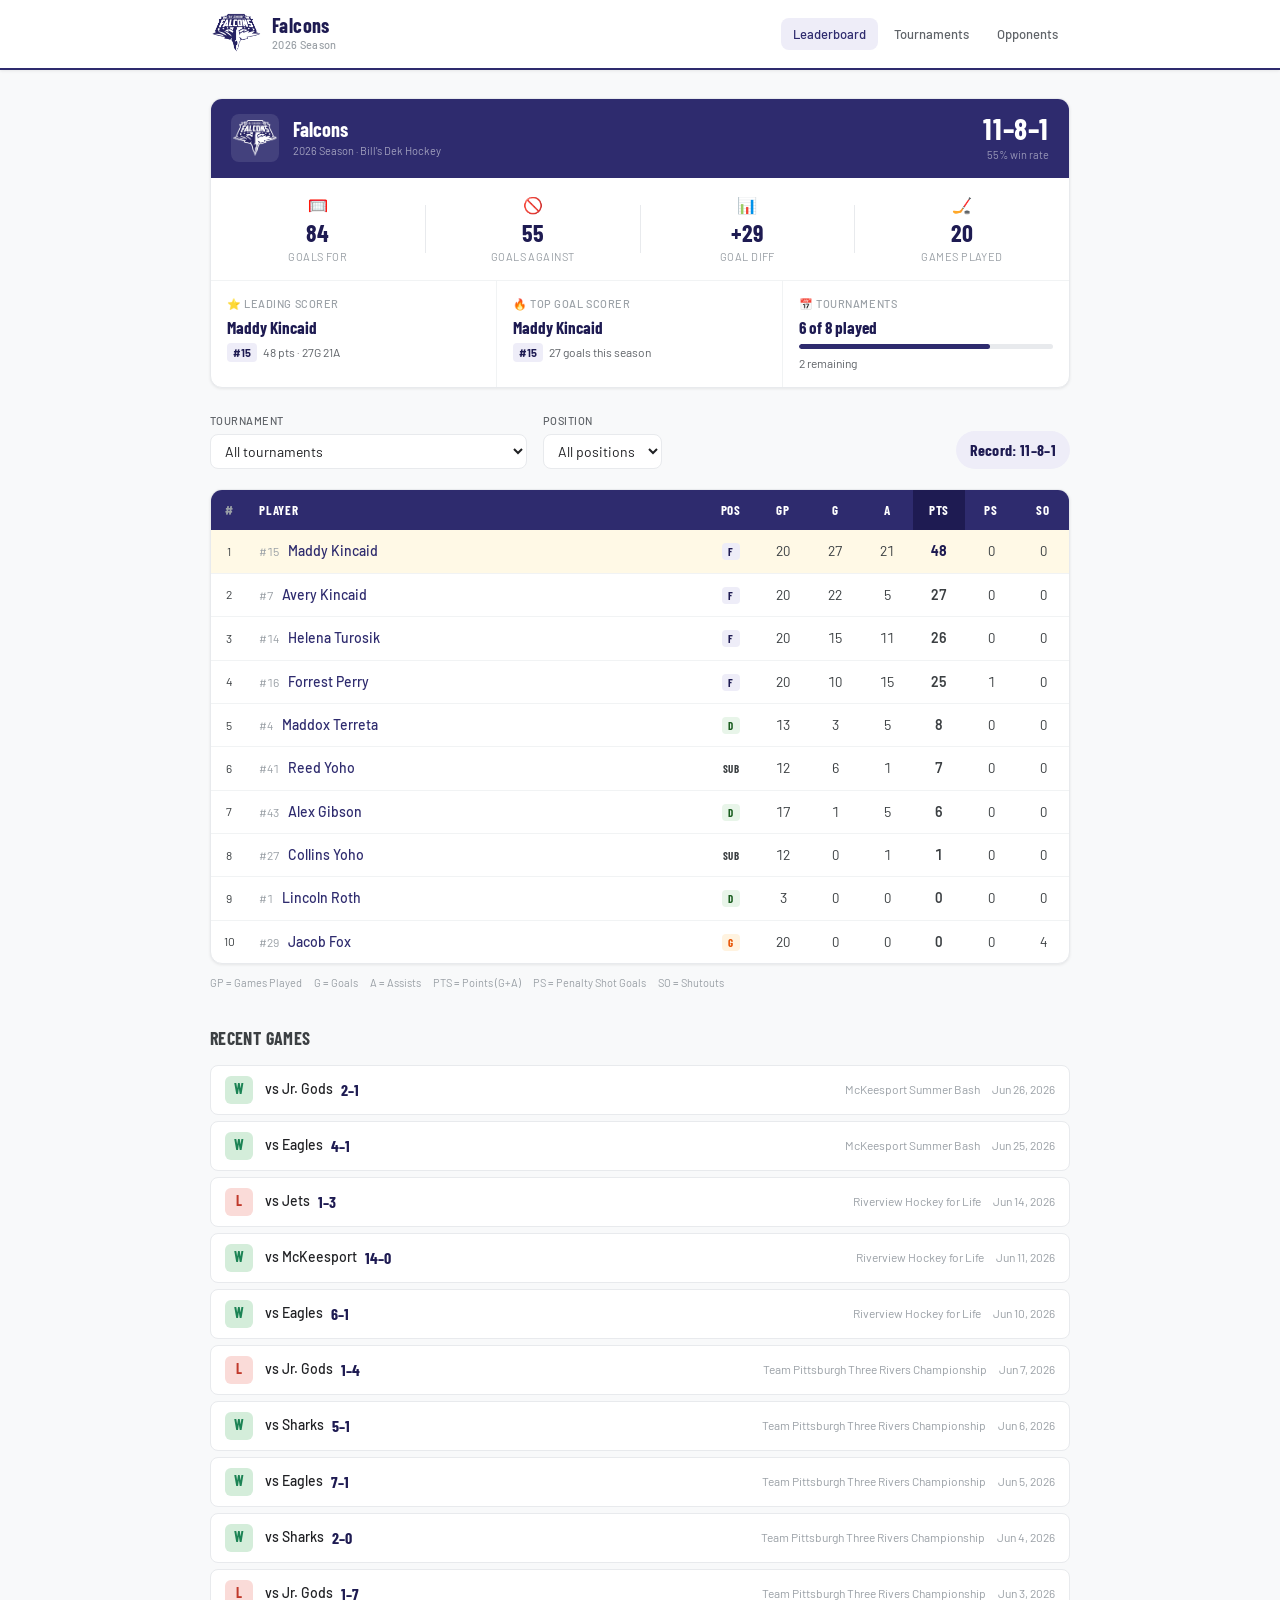
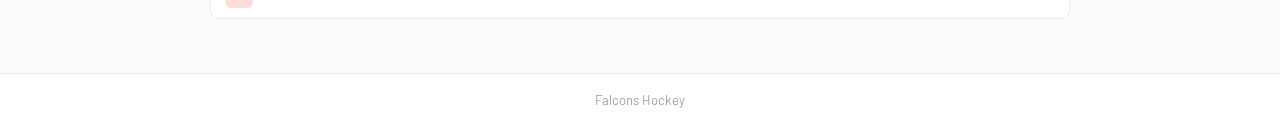
==== commit 2f0f5368: "Add files via upload" ====
--- a/index.html
+++ b/index.html
@@ -315,7 +315,7 @@
       <span class="result-badge ${cls}">${result}</span>
       <div class="game-info">
         <span class="game-opponent">vs ${g.opponent}</span>
-        <span class="game-score">${g.falcons_score}–${g.opponent_score}</span>
+        <span class="game-score">${g.falcons_score}–${g.opponent_score}${g.note === 'OT' ? '<span class="ot-badge">OT</span>' : ''}</span>
       </div>
       <span class="game-tournament">${g.tournamentName}</span>
       <span class="game-date">${formatDate(g.date)}</span>
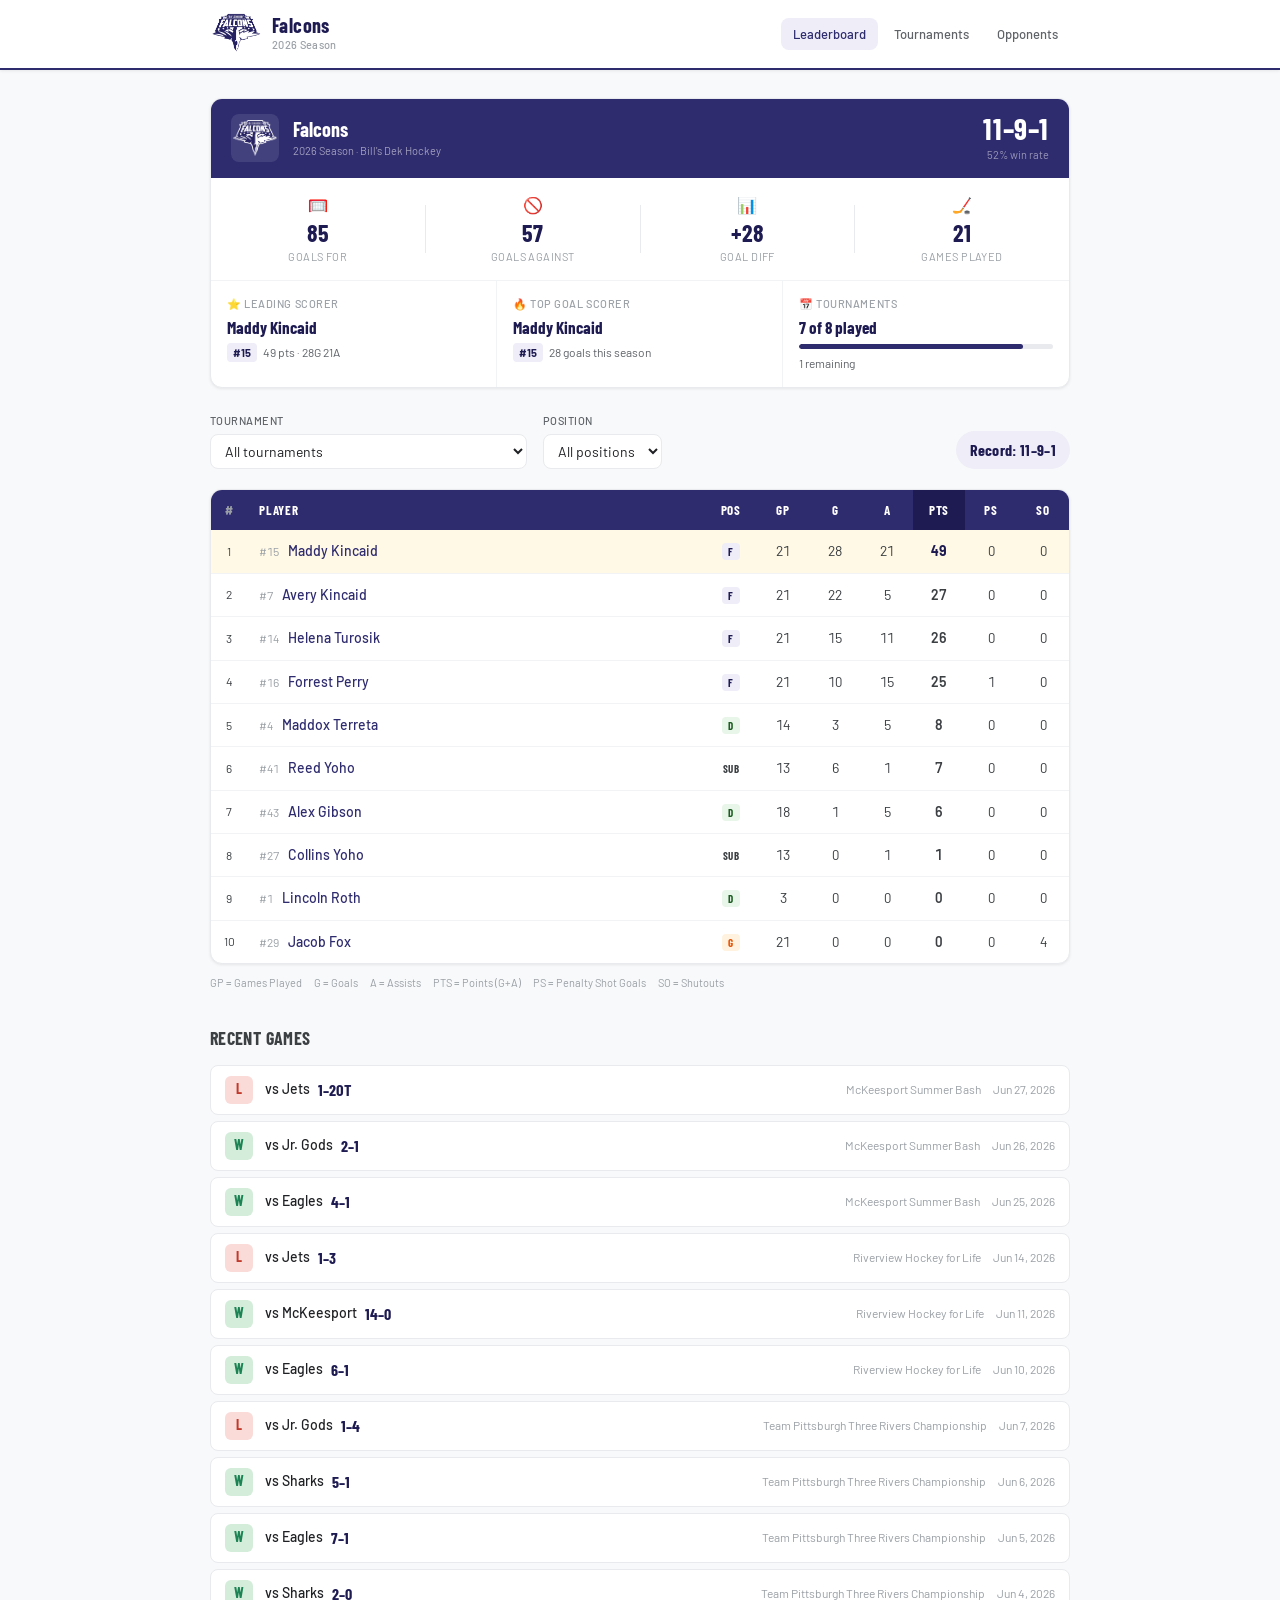
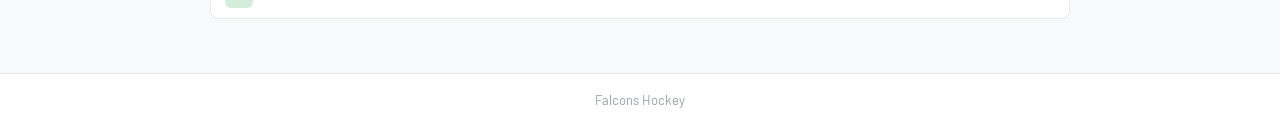
==== commit 44602b67: "Add files via upload" ====
--- a/index.html
+++ b/index.html
@@ -128,7 +128,7 @@
   let games = [];
   allData.tournaments.forEach(t => {
     if (tFilter === 'all' || tFilter === t.id) {
-      t.games.forEach(g => games.push({ ...g, tournamentName: t.name }));
+      t.games.filter(g => !g.upcoming).forEach(g => games.push({ ...g, tournamentName: t.name }));
     }
   });
   return games;
@@ -158,7 +158,7 @@
 
 function renderSummaryCard() {
   const allGames = [];
-  allData.tournaments.forEach(t => t.games.forEach(g => allGames.push({ ...g, tournamentName: t.name })));
+  allData.tournaments.forEach(t => t.games.filter(g => !g.upcoming).forEach(g => allGames.push({ ...g, tournamentName: t.name })));
 
   let w = 0, l = 0, tie = 0, gf = 0, ga = 0;
   allGames.forEach(g => {
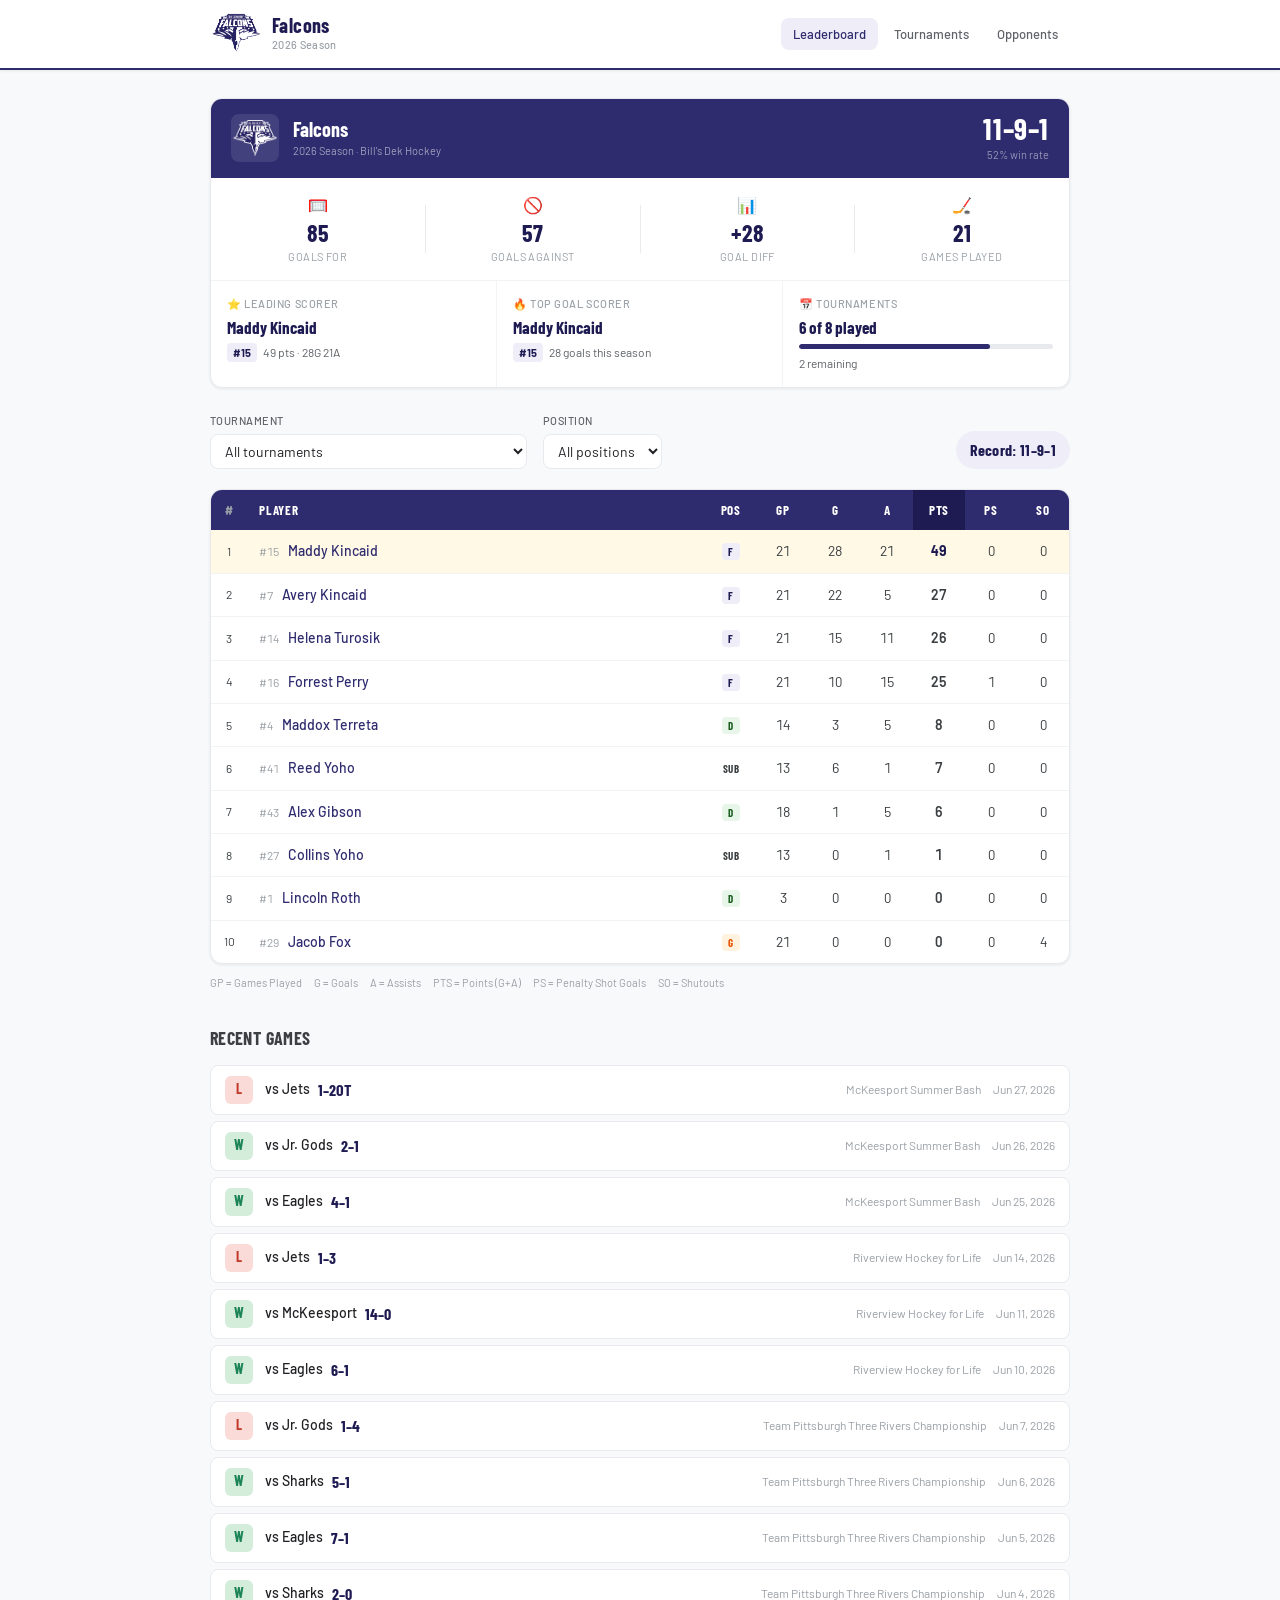
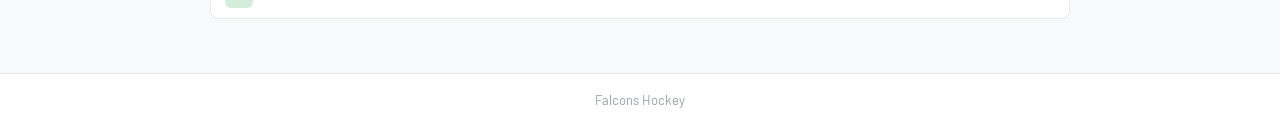
==== commit d122e09a: "Add files via upload" ====
--- a/index.html
+++ b/index.html
@@ -180,7 +180,7 @@
   const topGoals = [...sorted].sort((a,b) => b.g - a.g)[0];
   const topAssts = [...sorted].sort((a,b) => b.a - a.a)[0];
 
-  const tourneysPlayed = allData.tournaments.filter(t => t.games.length > 0).length;
+  const tourneysPlayed = allData.tournaments.filter(t => t.games.filter(g => !g.upcoming).length > 0).length;
   const tourneysTotal  = allData.tournaments.length;
   const pct = tourneysTotal > 0 ? Math.round((tourneysPlayed / tourneysTotal) * 100) : 0;
   const winPct = (w + l + tie) > 0 ? Math.round((w / (w + l + tie)) * 100) : 0;
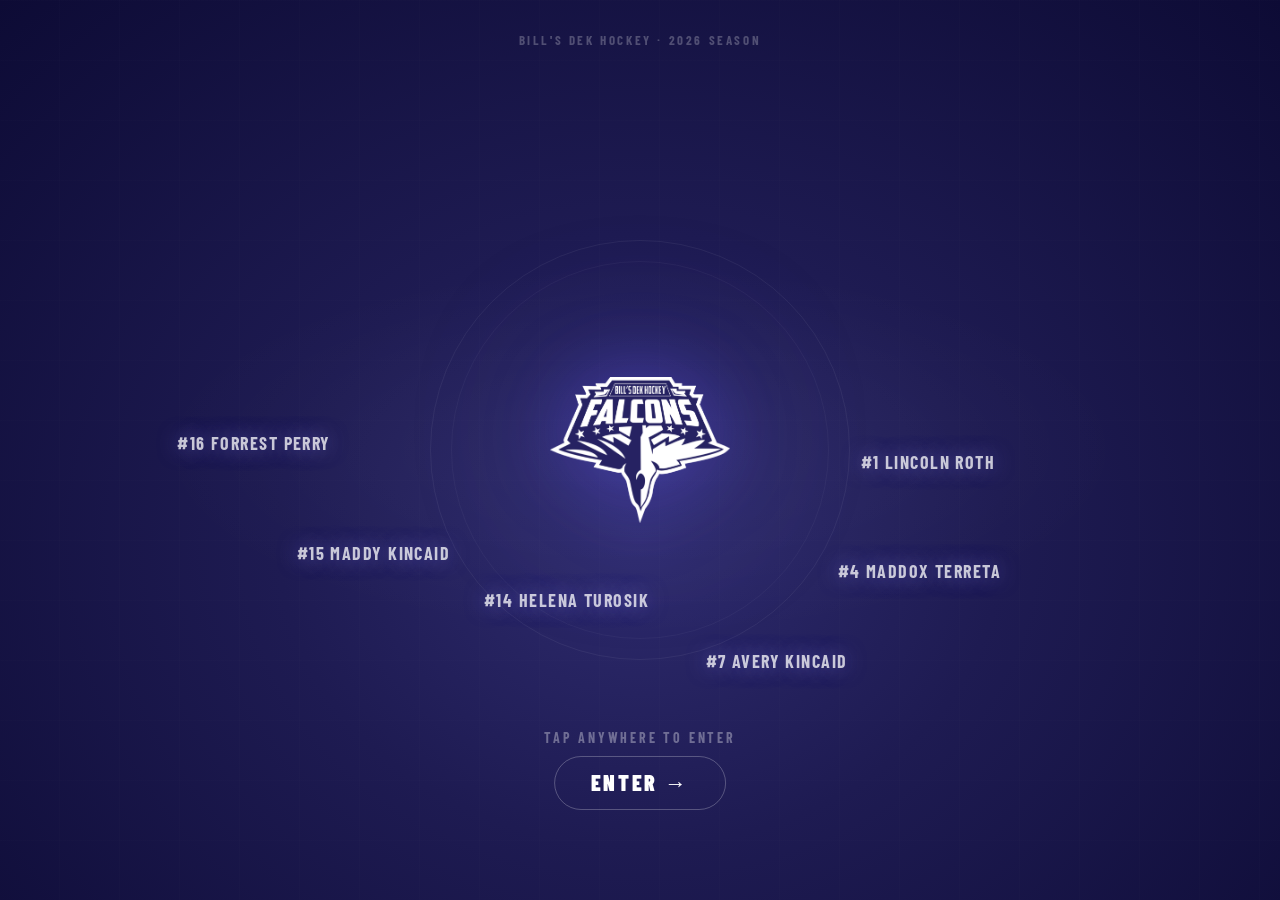
==== commit dd4e139c: "Add files via upload" ====
--- a/index.html
+++ b/index.html
@@ -3,367 +3,302 @@
 <head>
 <meta charset="UTF-8">
 <meta name="viewport" content="width=device-width, initial-scale=1.0">
-<title>Falcons Hockey — Season Stats</title>
-<link rel="stylesheet" href="style.css">
-  <script data-goatcounter="https://kincaidmade.goatcounter.com/count" async src="//gc.zgo.at/count.js"></script>
+<title>Falcons — Bill's Dek Hockey 2026</title>
+<style>
+  @import url('https://fonts.googleapis.com/css2?family=Barlow+Condensed:wght@700;900&family=Barlow:wght@400;500&display=swap');
+
+  *, *::before, *::after { box-sizing: border-box; margin: 0; padding: 0; }
+
+  :root {
+    --navy: #1E1B52;
+    --navy-dark: #12104A;
+    --navy-mid: #2E2B6E;
+    --white: #ffffff;
+    --ice: rgba(255,255,255,0.07);
+  }
+
+  html, body {
+    width: 100%; height: 100%;
+    overflow: hidden;
+    background: var(--navy-dark);
+    font-family: 'Barlow', sans-serif;
+    cursor: pointer;
+    user-select: none;
+  }
+
+  /* ── Ice rink background ── */
+  .rink {
+    position: fixed;
+    inset: 0;
+    background: radial-gradient(ellipse at 50% 60%, #2E2B6E 0%, #1E1B52 40%, #0D0B35 100%);
+  }
+
+  /* Rink lines */
+  .rink::before {
+    content: '';
+    position: absolute;
+    inset: 0;
+    background:
+      radial-gradient(ellipse 55% 30% at 50% 50%, rgba(255,255,255,0.04) 0%, transparent 70%),
+      repeating-linear-gradient(0deg, transparent, transparent 59px, rgba(255,255,255,0.015) 60px),
+      repeating-linear-gradient(90deg, transparent, transparent 59px, rgba(255,255,255,0.015) 60px);
+  }
+
+  /* Center circle */
+  .center-circle {
+    position: fixed;
+    left: 50%; top: 50%;
+    transform: translate(-50%, -50%);
+    width: min(420px, 85vw);
+    height: min(420px, 85vw);
+    border-radius: 50%;
+    border: 1px solid rgba(255,255,255,0.06);
+    pointer-events: none;
+  }
+  .center-circle::before {
+    content: '';
+    position: absolute;
+    inset: 20px;
+    border-radius: 50%;
+    border: 1px solid rgba(255,255,255,0.04);
+  }
+
+  /* ── Logo ── */
+  .logo-wrap {
+    position: fixed;
+    left: 50%; top: 50%;
+    transform: translate(-50%, -50%);
+    display: flex;
+    flex-direction: column;
+    align-items: center;
+    gap: 0;
+    z-index: 10;
+    animation: logo-drop 1s cubic-bezier(0.22,1,0.36,1) both;
+  }
+  @keyframes logo-drop {
+    from { opacity: 0; transform: translate(-50%, calc(-50% - 30px)) scale(0.85); }
+    to   { opacity: 1; transform: translate(-50%, -50%) scale(1); }
+  }
+  .logo-img {
+    width: min(180px, 38vw);
+    height: min(180px, 38vw);
+    object-fit: contain;
+    filter: drop-shadow(0 0 40px rgba(100,90,255,0.4)) drop-shadow(0 0 80px rgba(60,50,200,0.2));
+    animation: logo-pulse 3s ease-in-out infinite;
+  }
+  @keyframes logo-pulse {
+    0%, 100% { filter: drop-shadow(0 0 40px rgba(100,90,255,0.4)) drop-shadow(0 0 80px rgba(60,50,200,0.2)); }
+    50%       { filter: drop-shadow(0 0 60px rgba(120,110,255,0.6)) drop-shadow(0 0 100px rgba(80,70,220,0.35)); }
+  }
+
+  /* ── Player name particles ── */
+  .player {
+    position: fixed;
+    font-family: 'Barlow Condensed', sans-serif;
+    font-weight: 700;
+    font-size: clamp(13px, 2vw, 18px);
+    color: rgba(255,255,255,0.75);
+    letter-spacing: 0.08em;
+    text-transform: uppercase;
+    pointer-events: none;
+    z-index: 5;
+    text-shadow: 0 0 20px rgba(150,140,255,0.5);
+    transition: opacity 0.3s;
+  }
+
+  /* ── Enter prompt ── */
+  .enter-wrap {
+    position: fixed;
+    bottom: 10%;
+    left: 50%;
+    transform: translateX(-50%);
+    display: flex;
+    flex-direction: column;
+    align-items: center;
+    gap: 10px;
+    z-index: 20;
+    animation: fade-up 1.2s 0.8s cubic-bezier(0.22,1,0.36,1) both;
+  }
+  @keyframes fade-up {
+    from { opacity: 0; transform: translateX(-50%) translateY(16px); }
+    to   { opacity: 1; transform: translateX(-50%) translateY(0); }
+  }
+  .enter-label {
+    font-family: 'Barlow Condensed', sans-serif;
+    font-size: clamp(11px, 1.8vw, 14px);
+    font-weight: 700;
+    letter-spacing: 0.2em;
+    text-transform: uppercase;
+    color: rgba(255,255,255,0.35);
+  }
+  .enter-btn {
+    font-family: 'Barlow Condensed', sans-serif;
+    font-size: clamp(16px, 3vw, 22px);
+    font-weight: 900;
+    letter-spacing: 0.12em;
+    text-transform: uppercase;
+    color: var(--white);
+    background: none;
+    border: 1.5px solid rgba(255,255,255,0.25);
+    border-radius: 40px;
+    padding: 12px 36px;
+    cursor: pointer;
+    animation: btn-pulse 2s ease-in-out infinite;
+    transition: background 0.2s, border-color 0.2s, transform 0.15s;
+  }
+  .enter-btn:hover {
+    background: rgba(255,255,255,0.08);
+    border-color: rgba(255,255,255,0.5);
+    transform: scale(1.04);
+  }
+  @keyframes btn-pulse {
+    0%, 100% { box-shadow: 0 0 0 0 rgba(255,255,255,0.0); }
+    50%       { box-shadow: 0 0 0 8px rgba(255,255,255,0.04); }
+  }
+
+  /* ── Season tag ── */
+  .season-tag {
+    position: fixed;
+    top: 32px; left: 50%;
+    transform: translateX(-50%);
+    font-family: 'Barlow Condensed', sans-serif;
+    font-size: clamp(11px, 1.6vw, 13px);
+    font-weight: 700;
+    letter-spacing: 0.2em;
+    text-transform: uppercase;
+    color: rgba(255,255,255,0.25);
+    z-index: 20;
+    animation: fade-up 1s 0.3s both;
+  }
+
+  /* ── Page transition ── */
+  .curtain {
+    position: fixed;
+    inset: 0;
+    background: var(--navy-dark);
+    z-index: 100;
+    opacity: 0;
+    pointer-events: none;
+    transition: opacity 0.5s ease;
+  }
+  .curtain.closing { opacity: 1; pointer-events: all; }
+
+  @media (prefers-reduced-motion: reduce) {
+    .player { animation: none !important; }
+    .logo-img { animation: none !important; }
+  }
+</style>
+<script data-goatcounter="https://kincaidmade.goatcounter.com/count" async src="//gc.zgo.at/count.js"></script>
 </head>
 <body>
 
-<header class="site-header">
-  <div class="header-inner">
-    <div class="logo-block">
-      <div class="logo-icon" aria-hidden="true">
-        <img src="FalconsLogo.png" alt="Falcons logo" style="height:52px;width:52px;object-fit:contain;">
-      </div>
-      <div>
-        <div class="team-name">Falcons</div>
-        <div class="season-label" id="season-label">2026</div>
-      </div>
-    </div>
-    <nav class="site-nav">
-      <a href="index.html" class="nav-link active">Leaderboard</a>
-      <a href="tournament.html" class="nav-link">Tournaments</a>
-      <a href="opponents.html" class="nav-link">Opponents</a>
-    </nav>
-  </div>
-</header>
-
-<main class="main-content">
-
-  <div class="summary-card" id="summary-card"></div>
-
-  <div class="page-controls">
-    <div class="control-group">
-      <label class="control-label" for="tournament-filter">Tournament</label>
-      <select id="tournament-filter" class="select-input">
-        <option value="all">All tournaments</option>
-      </select>
-    </div>
-    <div class="control-group">
-      <label class="control-label" for="position-filter">Position</label>
-      <select id="position-filter" class="select-input">
-        <option value="all">All positions</option>
-        <option value="F">Forwards</option>
-        <option value="D">Defense</option>
-        <option value="G">Goalies</option>
-      </select>
-    </div>
-    <div class="record-badge" id="record-badge"></div>
-  </div>
-
-  <div class="table-wrap">
-    <table class="stats-table" id="stats-table">
-      <thead>
-        <tr>
-          <th class="col-rank">#</th>
-          <th class="col-player">Player</th>
-          <th class="col-pos">Pos</th>
-          <th class="col-stat sortable active" data-col="gp" title="Games Played">GP</th>
-          <th class="col-stat sortable" data-col="goals" title="Goals">G</th>
-          <th class="col-stat sortable" data-col="assists" title="Assists">A</th>
-          <th class="col-stat sortable active-sort" data-col="points" title="Points">PTS</th>
-          <th class="col-stat sortable" data-col="ps_goals" title="Penalty Shot Goals">PS</th>
-          <th class="col-stat sortable" data-col="shutouts" title="Shutouts">SO</th>
-        </tr>
-      </thead>
-      <tbody id="stats-body">
-        <tr><td colspan="9" class="loading-cell">Loading stats…</td></tr>
-      </tbody>
-    </table>
-  </div>
-
-  <div class="table-legend">
-    <span>GP = Games Played</span>
-    <span>G = Goals</span>
-    <span>A = Assists</span>
-    <span>PTS = Points (G+A)</span>
-    <span>PS = Penalty Shot Goals</span>
-    <span>SO = Shutouts</span>
-  </div>
-
-  <section class="game-log-section">
-    <h2 class="section-title">Recent games</h2>
-    <div id="game-log"></div>
-  </section>
-
-</main>
-
-<footer class="site-footer">
-  <span>Falcons Hockey</span>
-</footer>
+<div class="rink"></div>
+<div class="center-circle"></div>
+<div class="curtain" id="curtain"></div>
+
+<div class="season-tag">Bill's Dek Hockey · 2026 Season</div>
+
+<div class="logo-wrap">
+  <img class="logo-img" src="FalconsLogo.png" alt="Falcons">
+</div>
+
+<div class="enter-wrap">
+  <div class="enter-label">Tap anywhere to enter</div>
+  <button class="enter-btn" onclick="enterSite()">Enter →</button>
+</div>
 
 <script>
-let allData = null;
-let sortCol = 'points';
-let sortDir = 'desc';
-
-async function loadData() {
-  try {
-    const res = await fetch('data/stats.json');
-    allData = await res.json();
-    document.getElementById('season-label').textContent = (allData.season || '') + ' Season';
-    populateTournamentFilter();
-    render();
-    animateCounters();
-    renderSummaryCard();
-    renderGameLog();
-  } catch(e) {
-    document.getElementById('stats-body').innerHTML =
-      '<tr><td colspan="9" class="loading-cell" style="color:#c0392b">Could not load stats.json — make sure the file is in the data/ folder.</td></tr>';
-  }
+const players = [
+  { name: 'Lincoln Roth',   number: '1'  },
+  { name: 'Maddox Terreta', number: '4'  },
+  { name: 'Avery Kincaid',  number: '7'  },
+  { name: 'Helena Turosik', number: '14' },
+  { name: 'Maddy Kincaid',  number: '15' },
+  { name: 'Forrest Perry',  number: '16' },
+  { name: 'Collins Yoho',   number: '27' },
+  { name: 'Jacob Fox',      number: '29' },
+  { name: 'Reed Yoho',      number: '41' },
+  { name: 'Alex Gibson',    number: '43' },
+];
+
+const W = window.innerWidth;
+const H = window.innerHeight;
+const cx = W / 2, cy = H / 2;
+const safeR = Math.min(W, H) * 0.22; // keep clear of logo
+
+const nodes = players.map((p, i) => {
+  // Distribute evenly around the logo in an orbit
+  const baseAngle = (i / players.length) * Math.PI * 2;
+  const orbitR = Math.min(W, H) * (0.32 + (i % 3) * 0.06);
+
+  return {
+    ...p,
+    x: cx + Math.cos(baseAngle) * orbitR,
+    y: cy + Math.sin(baseAngle) * orbitR,
+    vx: (Math.random() - 0.5) * 0.4,
+    vy: (Math.random() - 0.5) * 0.4,
+    angle: baseAngle,
+    orbitR,
+    orbitSpeed: (0.0003 + Math.random() * 0.0002) * (Math.random() > 0.5 ? 1 : -1),
+    el: null,
+  };
+});
+
+// Create DOM elements
+nodes.forEach(n => {
+  const el = document.createElement('div');
+  el.className = 'player';
+  el.textContent = `#${n.number} ${n.name}`;
+  document.body.appendChild(el);
+  n.el = el;
+  // Stagger fade-in
+  el.style.opacity = '0';
+  el.style.transition = 'opacity 0.6s';
+});
+
+// Fade players in staggered
+setTimeout(() => {
+  nodes.forEach((n, i) => {
+    setTimeout(() => { n.el.style.opacity = '1'; }, i * 100);
+  });
+}, 600);
+
+let raf;
+function animate(t) {
+  nodes.forEach(n => {
+    n.angle += n.orbitSpeed;
+    // Gentle drift on top of orbit
+    n.x = cx + Math.cos(n.angle) * n.orbitR + Math.sin(n.angle * 0.7) * 12;
+    n.y = cy + Math.sin(n.angle) * n.orbitR * 0.55 + Math.cos(n.angle * 0.9) * 10;
+
+    // Keep on screen
+    const hw = n.el.offsetWidth / 2;
+    const hh = n.el.offsetHeight / 2;
+    n.x = Math.max(hw + 10, Math.min(W - hw - 10, n.x));
+    n.y = Math.max(hh + 10, Math.min(H - hh - 10, n.y));
+
+    n.el.style.left = (n.x - n.el.offsetWidth / 2) + 'px';
+    n.el.style.top  = (n.y - n.el.offsetHeight / 2) + 'px';
+  });
+  raf = requestAnimationFrame(animate);
 }
-
-function populateTournamentFilter() {
-  const sel = document.getElementById('tournament-filter');
-  allData.tournaments.forEach(t => {
-    const opt = document.createElement('option');
-    opt.value = t.id;
-    opt.textContent = t.name;
-    sel.appendChild(opt);
-  });
+requestAnimationFrame(animate);
+
+function enterSite() {
+  cancelAnimationFrame(raf);
+  const curtain = document.getElementById('curtain');
+  curtain.classList.add('closing');
+  setTimeout(() => { window.location.href = 'leaderboard.html'; }, 500);
 }
 
-function getFilteredGames() {
-  const tFilter = document.getElementById('tournament-filter').value;
-  let games = [];
-  allData.tournaments.forEach(t => {
-    if (tFilter === 'all' || tFilter === t.id) {
-      t.games.filter(g => !g.upcoming).forEach(g => games.push({ ...g, tournamentName: t.name }));
-    }
-  });
-  return games;
-}
-
-function calcStats(posFilter) {
-  const games = getFilteredGames();
-  const map = {};
-  allData.players.forEach(p => {
-    map[p.id] = { ...p, gp: p.gp_override || 0, goals: 0, assists: 0, ps_goals: 0, pim: 0, shutouts: 0, points: 0 };
-  });
-  games.forEach(g => {
-    g.stats.forEach(s => {
-      if (!map[s.player_id]) return;
-      map[s.player_id].goals     += s.goals    || 0;
-      map[s.player_id].assists   += s.assists  || 0;
-      map[s.player_id].ps_goals  += s.ps_goals || 0;
-      map[s.player_id].pim       += s.pim      || 0;
-      map[s.player_id].shutouts  += s.shutout  || 0;
-    });
-  });
-  Object.values(map).forEach(p => p.points = p.goals + p.assists);
-  let rows = Object.values(map);
-  if (posFilter !== 'all') rows = rows.filter(p => p.position === posFilter);
-  return rows;
-}
-
-function renderSummaryCard() {
-  const allGames = [];
-  allData.tournaments.forEach(t => t.games.filter(g => !g.upcoming).forEach(g => allGames.push({ ...g, tournamentName: t.name })));
-
-  let w = 0, l = 0, tie = 0, gf = 0, ga = 0;
-  allGames.forEach(g => {
-    gf += g.falcons_score; ga += g.opponent_score;
-    if (g.falcons_score > g.opponent_score) w++;
-    else if (g.falcons_score < g.opponent_score) l++;
-    else tie++;
-  });
-
-  const totals = {};
-  allData.players.forEach(p => { totals[p.id] = { name: p.name, number: p.number, id: p.id, g: 0, a: 0 }; });
-  allGames.forEach(g => g.stats.forEach(s => {
-    if (!totals[s.player_id]) return;
-    totals[s.player_id].g += s.goals || 0;
-    totals[s.player_id].a += s.assists || 0;
-  }));
-  const sorted = Object.values(totals).map(p => ({ ...p, pts: p.g + p.a })).sort((a, b) => b.pts - a.pts);
-  const leader   = sorted[0];
-  const topGoals = [...sorted].sort((a,b) => b.g - a.g)[0];
-  const topAssts = [...sorted].sort((a,b) => b.a - a.a)[0];
-
-  const tourneysPlayed = allData.tournaments.filter(t => t.games.filter(g => !g.upcoming).length > 0).length;
-  const tourneysTotal  = allData.tournaments.length;
-  const pct = tourneysTotal > 0 ? Math.round((tourneysPlayed / tourneysTotal) * 100) : 0;
-  const winPct = (w + l + tie) > 0 ? Math.round((w / (w + l + tie)) * 100) : 0;
-  const diff = gf - ga;
-  const diffStr = diff > 0 ? `+${diff}` : `${diff}`;
-  const diffColor = diff >= 0 ? 'var(--navy-dark)' : '#791F1F';
-
-  document.getElementById('summary-card').innerHTML = `
-    <div class="sc-card">
-      <div class="sc-header">
-        <div class="sc-logo-wrap">
-          <img src="FalconsLogo.png" alt="Falcons" style="height:44px;width:44px;object-fit:contain;">
-        </div>
-        <div class="sc-header-info">
-          <div class="sc-team">Falcons</div>
-          <div class="sc-season">${allData.season || ''} Season · Bill's Dek Hockey</div>
-        </div>
-        <div class="sc-record-block">
-          <div class="sc-record">${w}–${l}–${tie}</div>
-          <div class="sc-record-sub">${winPct}% win rate</div>
-        </div>
-      </div>
-
-      <div class="sc-stats-row">
-        <div class="sc-stat">
-          <div class="sc-stat-icon">🥅</div>
-          <div class="sc-stat-val">${gf}</div>
-          <div class="sc-stat-label">Goals for</div>
-        </div>
-        <div class="sc-divider"></div>
-        <div class="sc-stat">
-          <div class="sc-stat-icon">🚫</div>
-          <div class="sc-stat-val">${ga}</div>
-          <div class="sc-stat-label">Goals against</div>
-        </div>
-        <div class="sc-divider"></div>
-        <div class="sc-stat">
-          <div class="sc-stat-icon">📊</div>
-          <div class="sc-stat-val" style="color:${diffColor}">${diffStr}</div>
-          <div class="sc-stat-label">Goal diff</div>
-        </div>
-        <div class="sc-divider"></div>
-        <div class="sc-stat">
-          <div class="sc-stat-icon">🏒</div>
-          <div class="sc-stat-val">${allGames.length}</div>
-          <div class="sc-stat-label">Games played</div>
-        </div>
-      </div>
-
-      <div class="sc-leaders-row">
-        <a href="player.html?id=${leader?.id}" class="sc-leader-card sc-leader-link">
-          <div class="sc-leader-label">⭐ Leading scorer</div>
-          <div class="sc-leader-name">${leader?.name || '—'}</div>
-          <div class="sc-leader-stats">
-            <span class="sc-jersey">#${leader?.number}</span>
-            <span>${leader?.pts || 0} pts · ${leader?.g || 0}G ${leader?.a || 0}A</span>
-          </div>
-        </a>
-        <a href="player.html?id=${topGoals?.id}" class="sc-leader-card sc-leader-link">
-          <div class="sc-leader-label">🔥 Top goal scorer</div>
-          <div class="sc-leader-name">${topGoals?.name || '—'}</div>
-          <div class="sc-leader-stats">
-            <span class="sc-jersey">#${topGoals?.number}</span>
-            <span>${topGoals?.g || 0} goals this season</span>
-          </div>
-        </a>
-        <div class="sc-leader-card">
-          <div class="sc-leader-label">📅 Tournaments</div>
-          <div class="sc-leader-name">${tourneysPlayed} of ${tourneysTotal} played</div>
-          <div class="sc-progress-wrap">
-            <div class="sc-progress-bar" style="width:${pct}%"></div>
-          </div>
-          <div class="sc-leader-stats">${tourneysTotal - tourneysPlayed} remaining</div>
-        </div>
-      </div>
-    </div>
-  `;
-}
-
-function render() {
-  const posFilter = document.getElementById('position-filter').value;
-  let rows = calcStats(posFilter);
-  rows.sort((a, b) => {
-    const av = a[sortCol] ?? 0, bv = b[sortCol] ?? 0;
-    if (bv !== av) return sortDir === 'desc' ? bv - av : av - bv;
-    return b.points - a.points;
-  });
-
-  // Record badge
-  const games = getFilteredGames();
-  let w = 0, l = 0, t = 0;
-  games.forEach(g => {
-    if (g.falcons_score > g.opponent_score) w++;
-    else if (g.falcons_score < g.opponent_score) l++;
-    else t++;
-  });
-  document.getElementById('record-badge').textContent = `Record: ${w}–${l}–${t}`;
-
-  const tbody = document.getElementById('stats-body');
-  if (rows.length === 0) {
-    tbody.innerHTML = '<tr><td colspan="9" class="loading-cell">No players found.</td></tr>';
-    return;
-  }
-  tbody.innerHTML = rows.map((p, i) => {
-    const isTop = i === 0 && p.points > 0;
-    return `<tr class="${isTop ? 'row-top' : ''}">
-      <td class="col-rank">${i + 1}</td>
-      <td class="col-player">
-        <span class="player-num">#${p.number}</span>
-        <a class="player-name player-link" href="player.html?id=${p.id}">${p.name}</a>
-      </td>
-      <td class="col-pos"><span class="pos-badge pos-${p.position}">${p.position}</span></td>
-      <td class="col-stat">${p.gp}</td>
-      <td class="col-stat">${p.goals}</td>
-      <td class="col-stat">${p.assists}</td>
-      <td class="col-stat col-pts">${p.points}</td>
-      <td class="col-stat">${p.ps_goals}</td>
-      <td class="col-stat">${p.shutouts || 0}</td>
-    </tr>`;
-  }).join('');
-}
-
-function renderGameLog() {
-  const games = getFilteredGames().slice().reverse().slice(0, 10);
-  const el = document.getElementById('game-log');
-  if (!games.length) { el.innerHTML = '<p class="no-games">No games logged yet.</p>'; return; }
-  el.innerHTML = games.map(g => {
-    const result = g.falcons_score > g.opponent_score ? 'W' :
-                   g.falcons_score < g.opponent_score ? 'L' : 'T';
-    const cls = result === 'W' ? 'result-w' : result === 'L' ? 'result-l' : 'result-t';
-    return `<div class="game-card">
-      <span class="result-badge ${cls}">${result}</span>
-      <div class="game-info">
-        <span class="game-opponent">vs ${g.opponent}</span>
-        <span class="game-score">${g.falcons_score}–${g.opponent_score}${g.note === 'OT' ? '<span class="ot-badge">OT</span>' : ''}</span>
-      </div>
-      <span class="game-tournament">${g.tournamentName}</span>
-      <span class="game-date">${formatDate(g.date)}</span>
-    </div>`;
-  }).join('');
-}
-
-function animateCounters() {
-  const els = document.querySelectorAll('.col-stat, .col-pts');
-  els.forEach(el => {
-    const val = parseInt(el.textContent);
-    if (isNaN(val) || val === 0) return;
-    let start = 0;
-    const duration = 600;
-    const startTime = performance.now();
-    function step(now) {
-      const elapsed = now - startTime;
-      const progress = Math.min(elapsed / duration, 1);
-      const eased = 1 - Math.pow(1 - progress, 3);
-      el.textContent = Math.round(eased * val);
-      if (progress < 1) requestAnimationFrame(step);
-      else el.textContent = val;
-    }
-    requestAnimationFrame(step);
-  });
-}
-
-function formatDate(d) {
-  if (!d) return '';
-  const dt = new Date(d + 'T12:00:00');
-  return dt.toLocaleDateString('en-US', { month: 'short', day: 'numeric', year: 'numeric' });
-}
-
-document.getElementById('tournament-filter').addEventListener('change', () => { render(); renderGameLog(); });
-document.getElementById('position-filter').addEventListener('change', render);
-
-document.querySelectorAll('.sortable').forEach(th => {
-  th.addEventListener('click', () => {
-    const col = th.dataset.col;
-    if (sortCol === col) sortDir = sortDir === 'desc' ? 'asc' : 'desc';
-    else { sortCol = col; sortDir = 'desc'; }
-    document.querySelectorAll('.sortable').forEach(h => h.classList.remove('active-sort'));
-    th.classList.add('active-sort');
-    render();
-  });
+// Click anywhere to enter
+document.body.addEventListener('click', e => {
+  if (e.target.classList.contains('enter-btn')) return;
+  enterSite();
 });
 
-loadData();
+// Handle resize
+window.addEventListener('resize', () => location.reload());
 </script>
 </body>
 </html>
